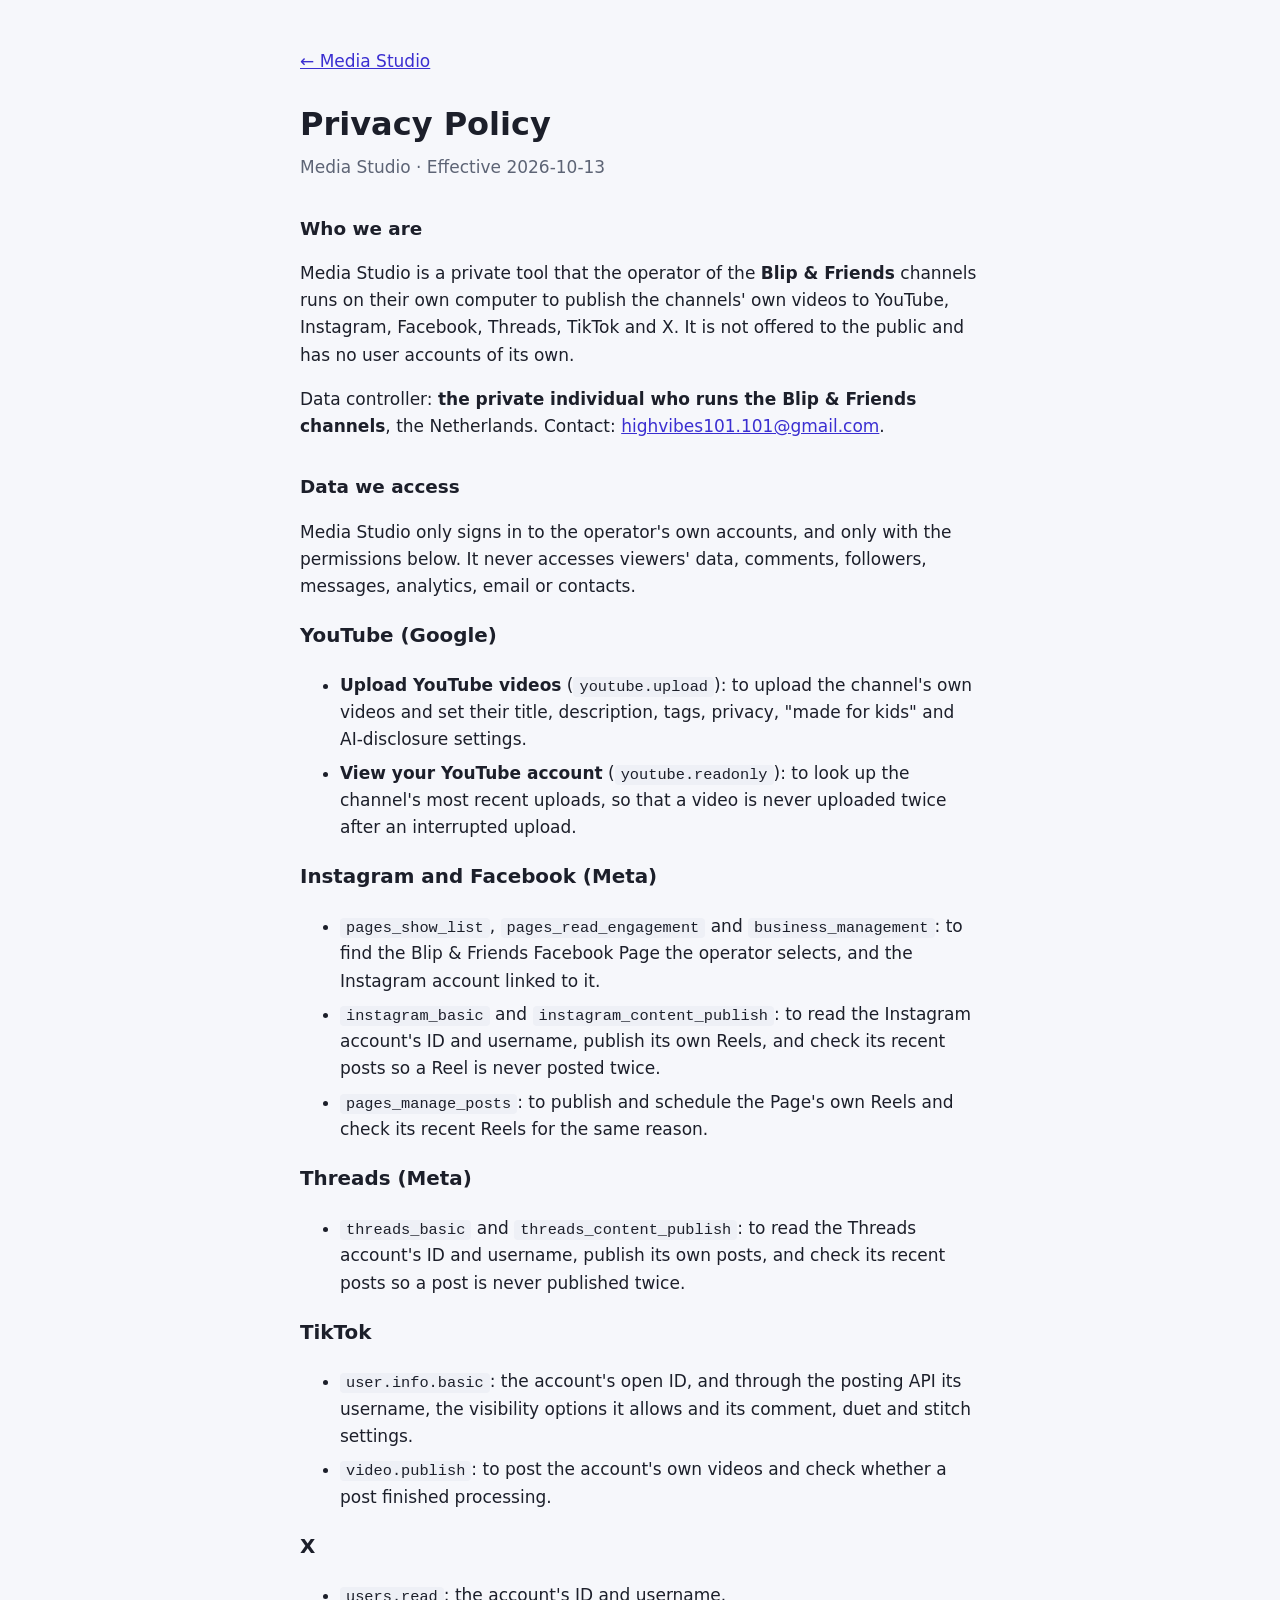
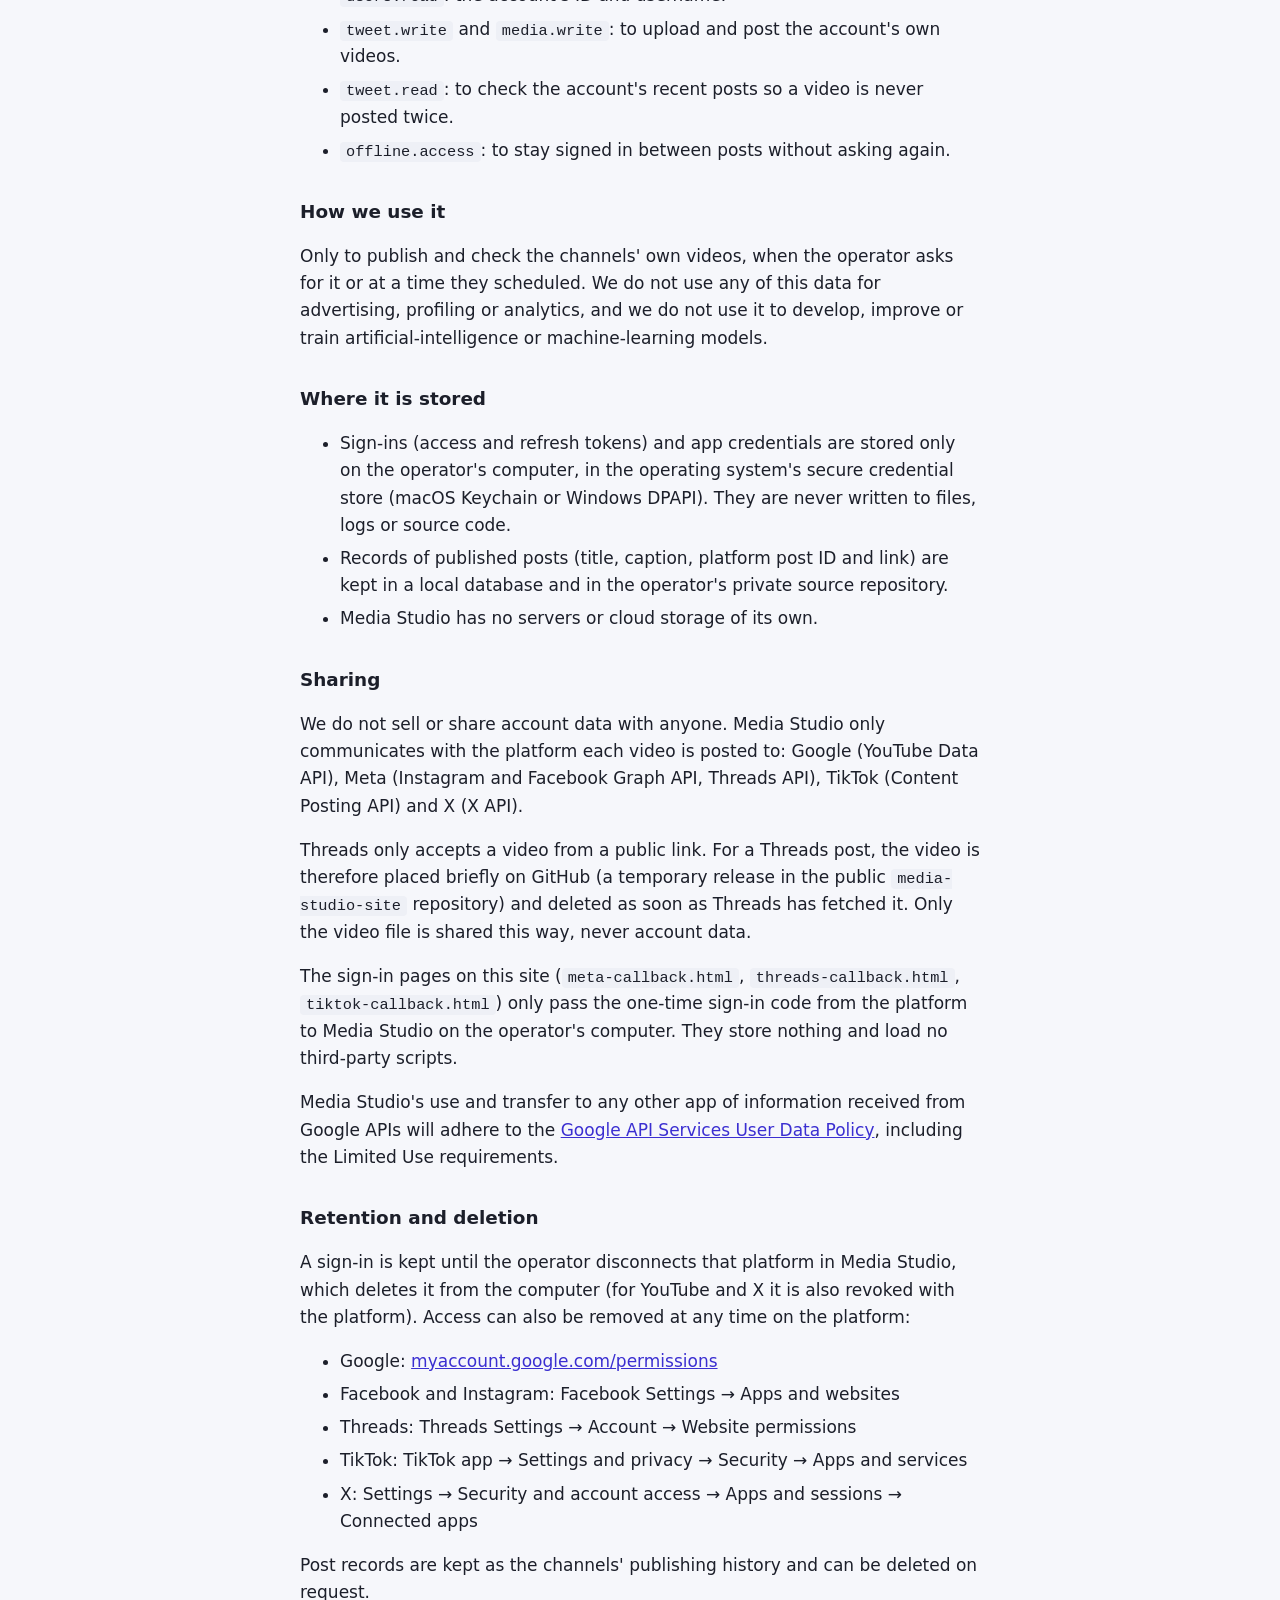
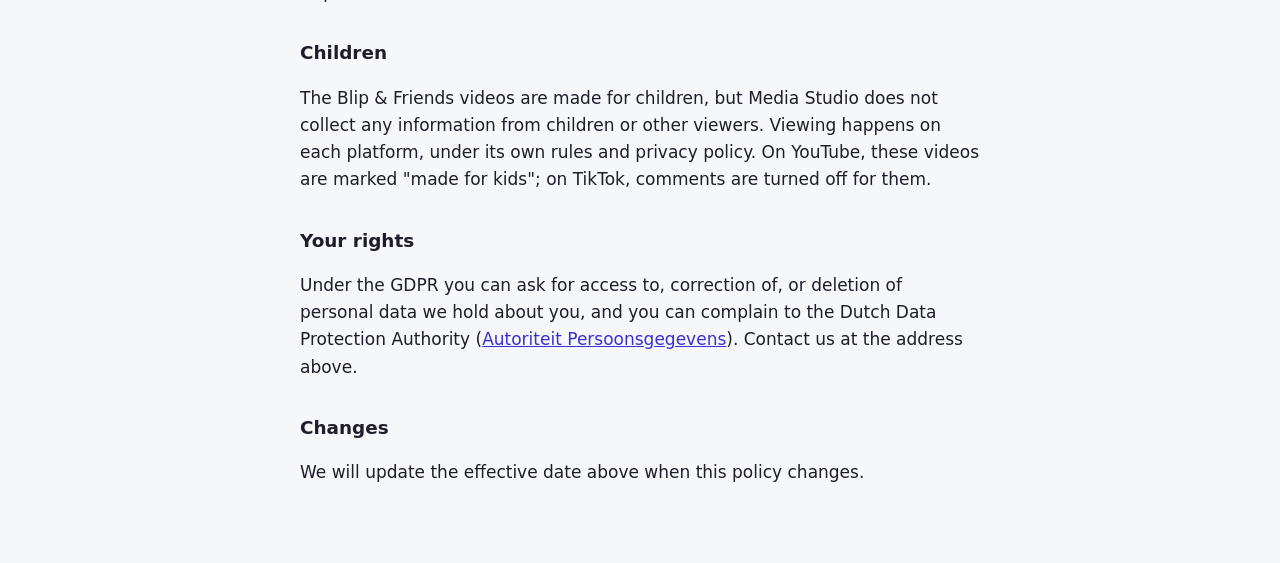
==== privacy.html @ 5563522c "Sync site from mhdtwl/media-wf f2e260d" ====
<!doctype html>
<html lang="en">
  <head>
    <meta charset="utf-8" />
    <meta name="viewport" content="width=device-width, initial-scale=1" />
    <title>Privacy Policy – Media Studio</title>
    <meta name="description" content="How Media Studio, the publishing tool for the Blip &amp; Friends channels, handles data from YouTube, Instagram, Facebook, Threads, TikTok and X." />
    <link rel="stylesheet" href="style.css" />
  </head>
  <body>
    <main>
      <p class="back"><a href="index.html">← Media Studio</a></p>
      <h1>Privacy Policy</h1>
      <p class="meta">Media Studio · Effective 2026-10-13</p>

      <h2>Who we are</h2>
      <p>
        Media Studio is a private tool that the operator of the <strong>Blip &amp; Friends</strong>
        channels runs on their own computer to publish the channels' own videos to YouTube,
        Instagram, Facebook, Threads, TikTok and X. It is not offered to the public and has no user
        accounts of its own.
      </p>
      <p>
        Data controller: <strong>the private individual who runs the Blip &amp; Friends channels</strong>, the Netherlands. Contact:
        <a href="mailto:highvibes101.101@gmail.com">highvibes101.101@gmail.com</a>.
      </p>

      <h2>Data we access</h2>
      <p>
        Media Studio only signs in to the operator's own accounts, and only with the permissions
        below. It never accesses viewers' data, comments, followers, messages, analytics, email or
        contacts.
      </p>

      <h3>YouTube (Google)</h3>
      <ul>
        <li>
          <strong>Upload YouTube videos</strong> (<code>youtube.upload</code>): to upload the
          channel's own videos and set their title, description, tags, privacy, "made for kids"
          and AI-disclosure settings.
        </li>
        <li>
          <strong>View your YouTube account</strong> (<code>youtube.readonly</code>): to look up the
          channel's most recent uploads, so that a video is never uploaded twice after an
          interrupted upload.
        </li>
      </ul>

      <h3>Instagram and Facebook (Meta)</h3>
      <ul>
        <li>
          <code>pages_show_list</code>, <code>pages_read_engagement</code> and
          <code>business_management</code>: to find the Blip &amp; Friends Facebook Page the
          operator selects, and the Instagram account linked to it.
        </li>
        <li>
          <code>instagram_basic</code> and <code>instagram_content_publish</code>: to read the
          Instagram account's ID and username, publish its own Reels, and check its recent posts so
          a Reel is never posted twice.
        </li>
        <li>
          <code>pages_manage_posts</code>: to publish and schedule the Page's own Reels and check
          its recent Reels for the same reason.
        </li>
      </ul>

      <h3>Threads (Meta)</h3>
      <ul>
        <li>
          <code>threads_basic</code> and <code>threads_content_publish</code>: to read the Threads
          account's ID and username, publish its own posts, and check its recent posts so a post is
          never published twice.
        </li>
      </ul>

      <h3>TikTok</h3>
      <ul>
        <li>
          <code>user.info.basic</code>: the account's open ID, and through the posting API its
          username, the visibility options it allows and its comment, duet and stitch settings.
        </li>
        <li>
          <code>video.publish</code>: to post the account's own videos and check whether a post
          finished processing.
        </li>
      </ul>

      <h3>X</h3>
      <ul>
        <li>
          <code>users.read</code>: the account's ID and username.
        </li>
        <li>
          <code>tweet.write</code> and <code>media.write</code>: to upload and post the account's
          own videos.
        </li>
        <li>
          <code>tweet.read</code>: to check the account's recent posts so a video is never posted
          twice.
        </li>
        <li>
          <code>offline.access</code>: to stay signed in between posts without asking again.
        </li>
      </ul>

      <h2>How we use it</h2>
      <p>
        Only to publish and check the channels' own videos, when the operator asks for it or at a
        time they scheduled. We do not use any of this data for advertising, profiling or
        analytics, and we do not use it to develop, improve or train artificial-intelligence or
        machine-learning models.
      </p>

      <h2>Where it is stored</h2>
      <ul>
        <li>
          Sign-ins (access and refresh tokens) and app credentials are stored only on the
          operator's computer, in the operating system's secure credential store (macOS Keychain or
          Windows DPAPI). They are never written to files, logs or source code.
        </li>
        <li>
          Records of published posts (title, caption, platform post ID and link) are kept in a
          local database and in the operator's private source repository.
        </li>
        <li>Media Studio has no servers or cloud storage of its own.</li>
      </ul>

      <h2>Sharing</h2>
      <p>
        We do not sell or share account data with anyone. Media Studio only communicates with the
        platform each video is posted to: Google (YouTube Data API), Meta (Instagram and Facebook
        Graph API, Threads API), TikTok (Content Posting API) and X (X API).
      </p>
      <p>
        Threads only accepts a video from a public link. For a Threads post, the video is
        therefore placed briefly on GitHub (a temporary release in the public
        <code>media-studio-site</code> repository) and deleted as soon as Threads has fetched it.
        Only the video file is shared this way, never account data.
      </p>
      <p>
        The sign-in pages on this site (<code>meta-callback.html</code>,
        <code>threads-callback.html</code>, <code>tiktok-callback.html</code>) only pass the
        one-time sign-in code from the platform to Media Studio on the operator's computer. They
        store nothing and load no third-party scripts.
      </p>
      <p>
        Media Studio's use and transfer to any other app of information received from Google APIs
        will adhere to the
        <a href="https://developers.google.com/terms/api-services-user-data-policy">Google API Services User Data Policy</a>,
        including the Limited Use requirements.
      </p>

      <h2>Retention and deletion</h2>
      <p>
        A sign-in is kept until the operator disconnects that platform in Media Studio, which
        deletes it from the computer (for YouTube and X it is also revoked with the platform). Access can also
        be removed at any time on the platform:
      </p>
      <ul>
        <li>Google: <a href="https://myaccount.google.com/permissions">myaccount.google.com/permissions</a></li>
        <li>Facebook and Instagram: Facebook Settings → Apps and websites</li>
        <li>Threads: Threads Settings → Account → Website permissions</li>
        <li>TikTok: TikTok app → Settings and privacy → Security → Apps and services</li>
        <li>X: Settings → Security and account access → Apps and sessions → Connected apps</li>
      </ul>
      <p>Post records are kept as the channels' publishing history and can be deleted on request.</p>

      <h2>Children</h2>
      <p>
        The Blip &amp; Friends videos are made for children, but Media Studio does not collect any
        information from children or other viewers. Viewing happens on each platform, under its
        own rules and privacy policy. On YouTube, these videos are marked "made for kids"; on
        TikTok, comments are turned off for them.
      </p>

      <h2>Your rights</h2>
      <p>
        Under the GDPR you can ask for access to, correction of, or deletion of personal data we
        hold about you, and you can complain to the Dutch Data Protection Authority
        (<a href="https://autoriteitpersoonsgegevens.nl">Autoriteit Persoonsgegevens</a>). Contact us
        at the address above.
      </p>

      <h2>Changes</h2>
      <p>We will update the effective date above when this policy changes.</p>
    </main>
  </body>
</html>
---- style.css ----
:root {
  --bg: #f6f7fb;
  --text: #1c1f2a;
  --muted: #5d6475;
  --link: #3b2fd1;
  --code-bg: #eef0f6;
}

@media (prefers-color-scheme: dark) {
  :root {
    --bg: #12141b;
    --text: #e8eaf2;
    --muted: #9aa1b4;
    --link: #a59cff;
    --code-bg: #252937;
  }
}

body {
  margin: 0;
  background: var(--bg);
  color: var(--text);
  font:
    17px / 1.6 system-ui,
    -apple-system,
    "Segoe UI",
    sans-serif;
}

main {
  max-width: 680px;
  margin: 0 auto;
  padding: 48px 16px 64px;
}

h1 {
  font-size: 2rem;
  margin: 0 0 4px;
}

h2 {
  font-size: 1.15rem;
  margin: 32px 0 8px;
}

.meta,
.back {
  color: var(--muted);
  margin: 0 0 24px;
}

a {
  color: var(--link);
}

code {
  background: var(--code-bg);
  padding: 1px 6px;
  border-radius: 4px;
  font-size: 0.9em;
}

li {
  margin: 6px 0;
}
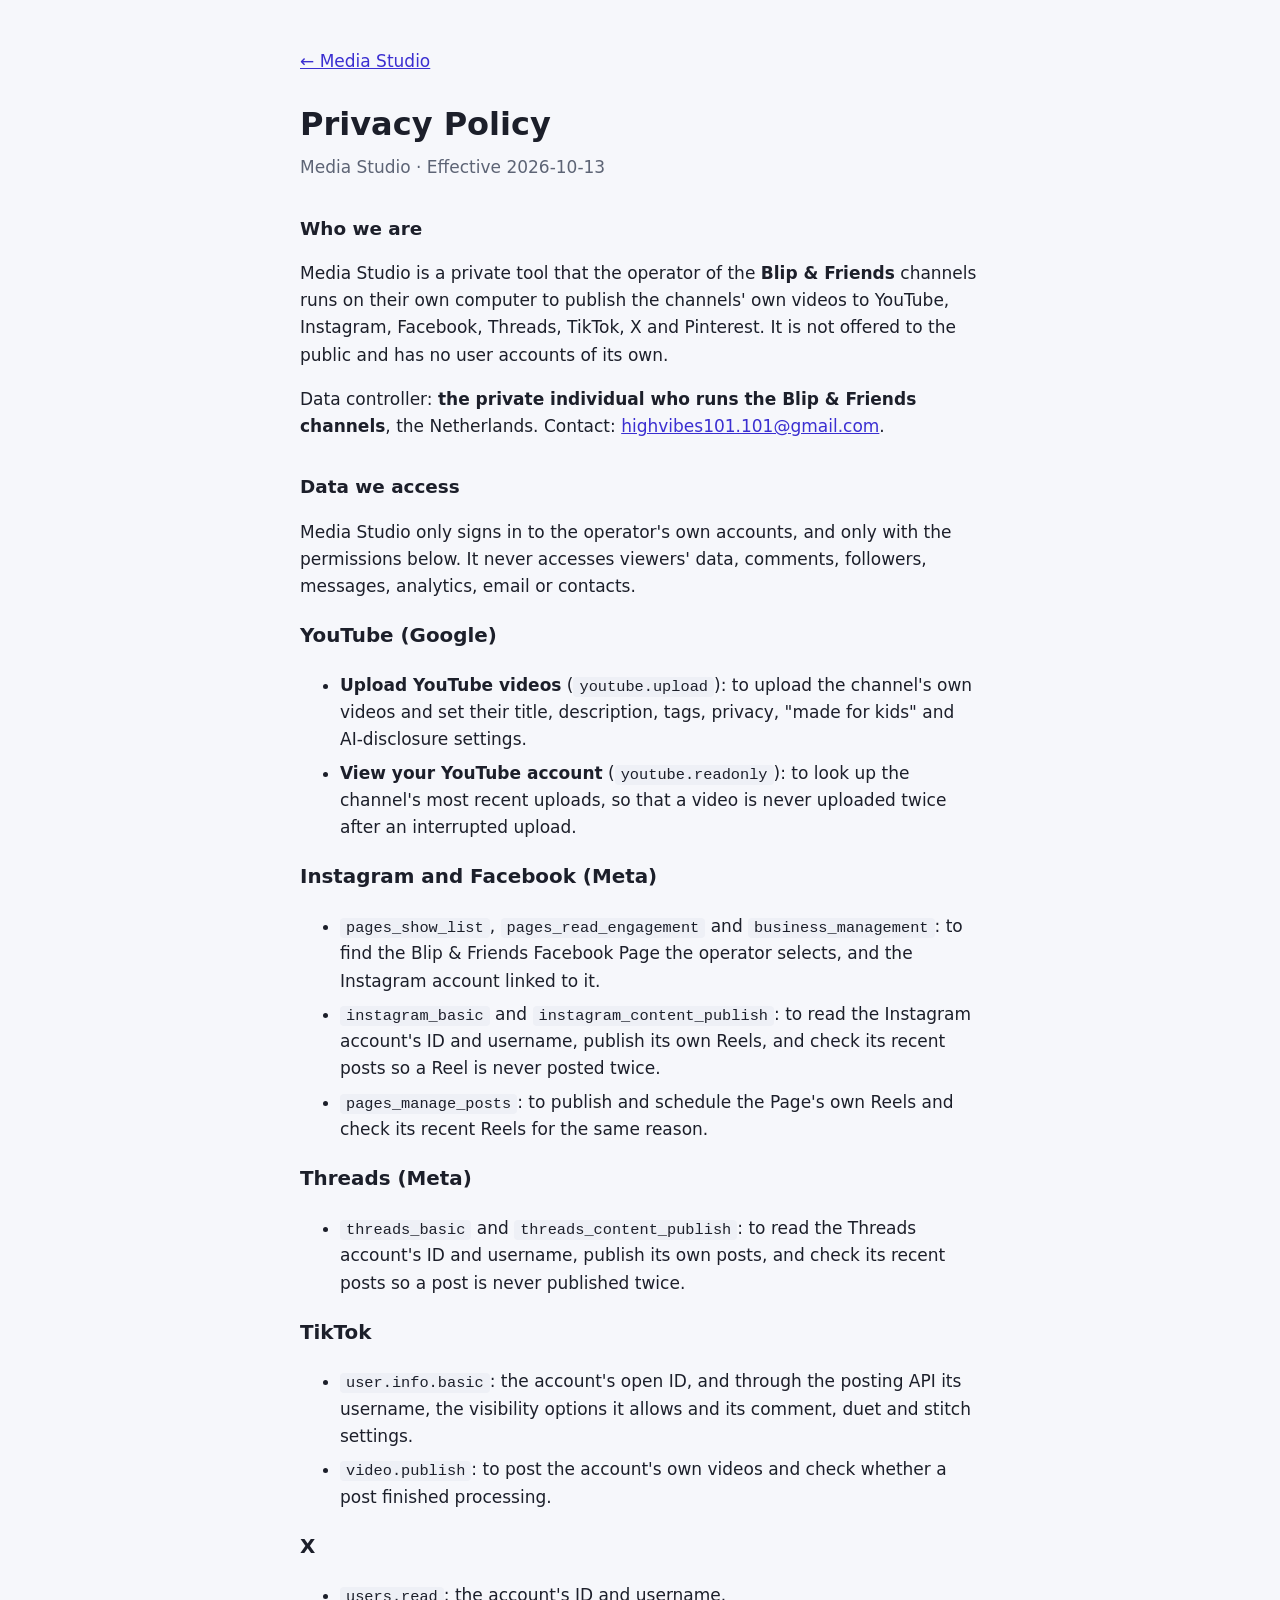
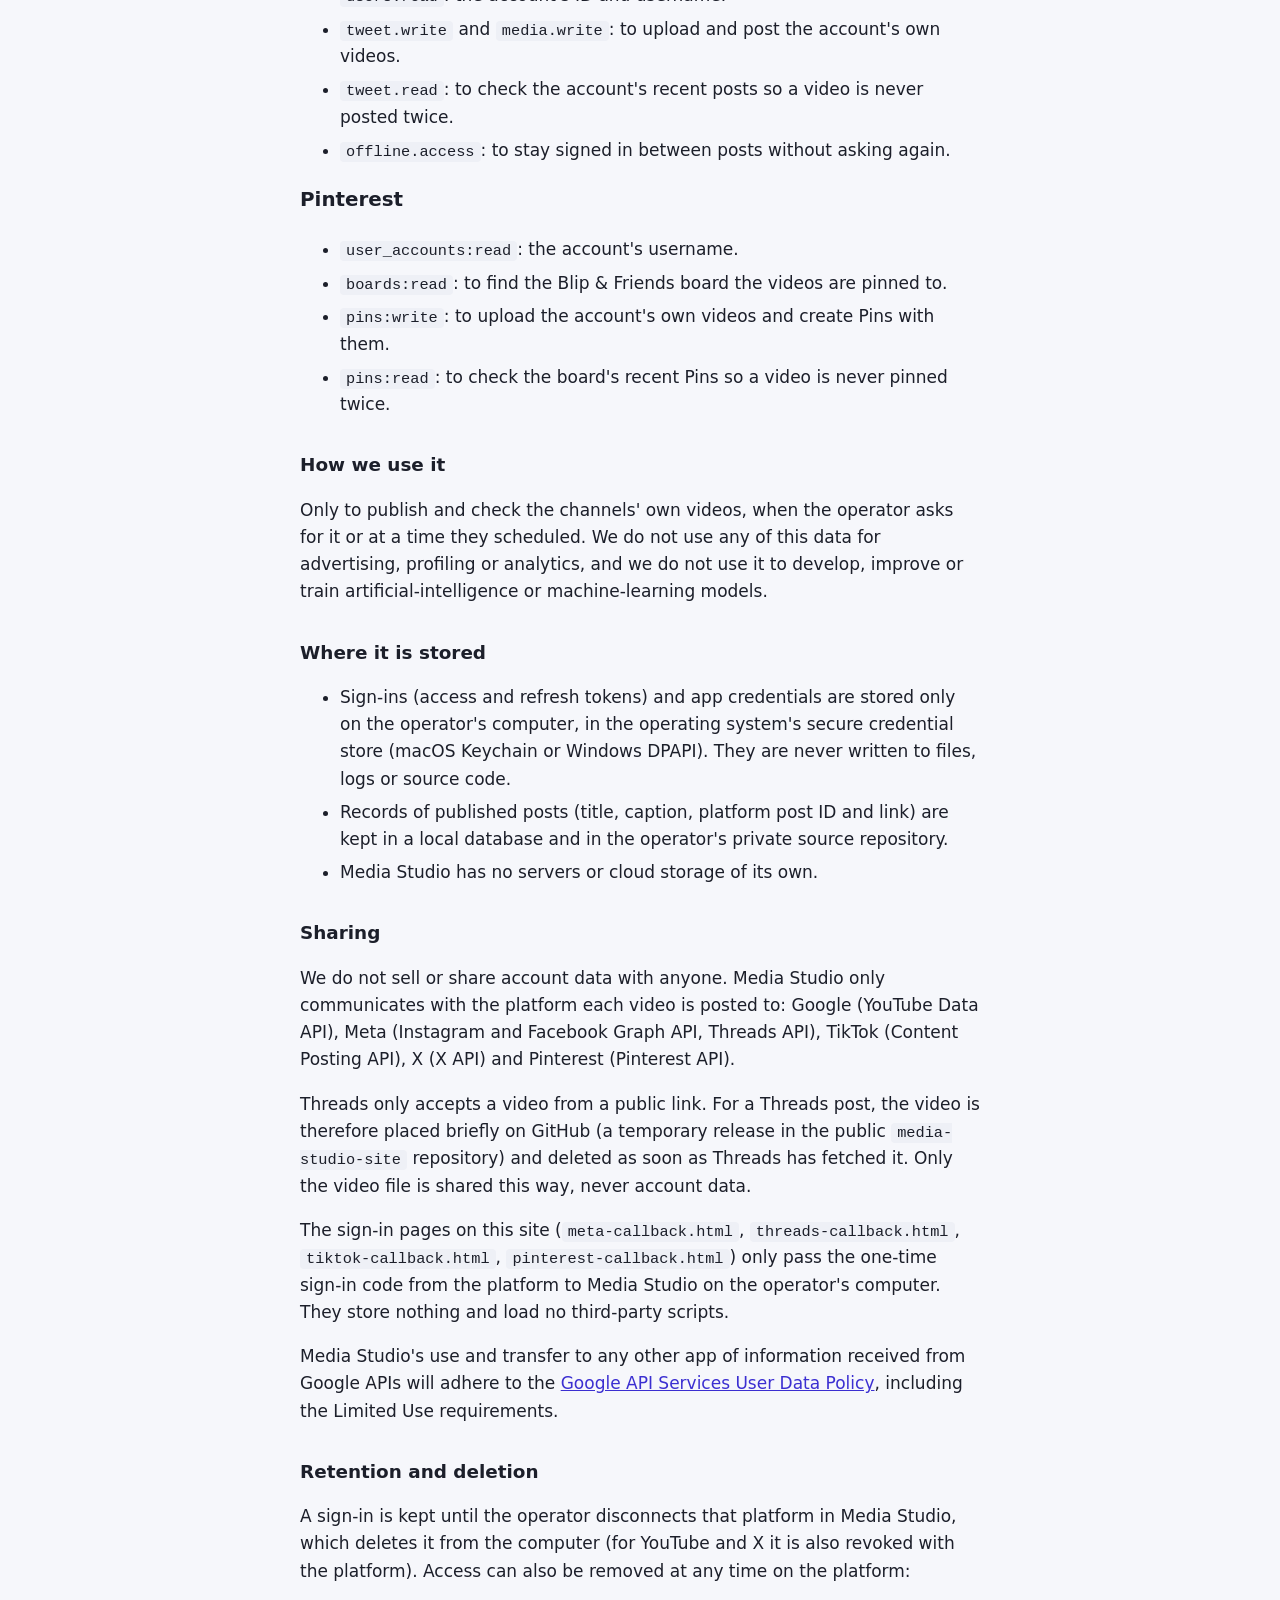
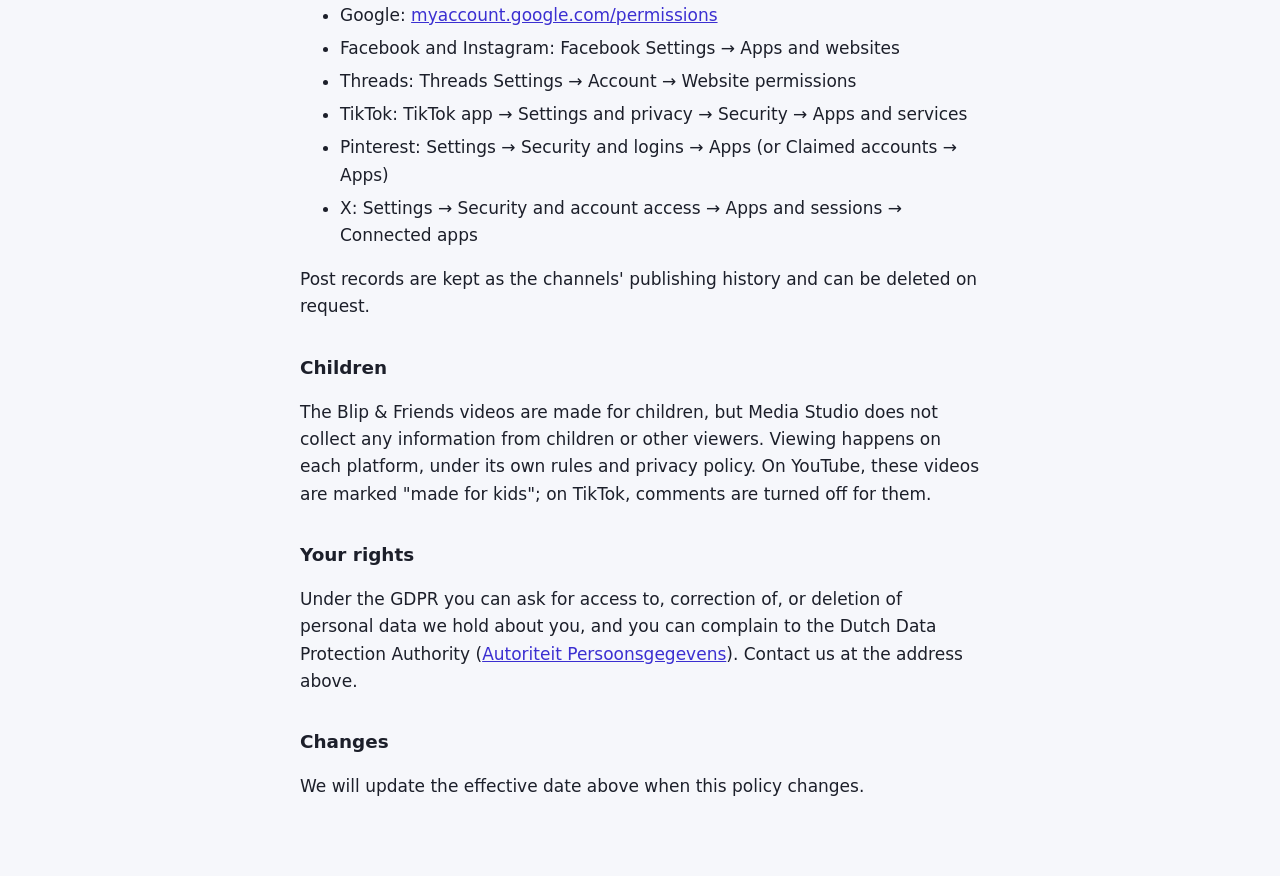
==== commit 1b27e2e0: "Sync site from mhdtwl/media-wf e2a15fa" ====
--- a/privacy.html
+++ b/privacy.html
@@ -4,7 +4,7 @@
     <meta charset="utf-8" />
     <meta name="viewport" content="width=device-width, initial-scale=1" />
     <title>Privacy Policy – Media Studio</title>
-    <meta name="description" content="How Media Studio, the publishing tool for the Blip &amp; Friends channels, handles data from YouTube, Instagram, Facebook, Threads, TikTok and X." />
+    <meta name="description" content="How Media Studio, the publishing tool for the Blip &amp; Friends channels, handles data from YouTube, Instagram, Facebook, Threads, TikTok, X and Pinterest." />
     <link rel="stylesheet" href="style.css" />
   </head>
   <body>
@@ -17,7 +17,7 @@
       <p>
         Media Studio is a private tool that the operator of the <strong>Blip &amp; Friends</strong>
         channels runs on their own computer to publish the channels' own videos to YouTube,
-        Instagram, Facebook, Threads, TikTok and X. It is not offered to the public and has no user
+        Instagram, Facebook, Threads, TikTok, X and Pinterest. It is not offered to the public and has no user
         accounts of its own.
       </p>
       <p>
@@ -100,6 +100,22 @@
         </li>
         <li>
           <code>offline.access</code>: to stay signed in between posts without asking again.
+        </li>
+      </ul>
+
+      <h3>Pinterest</h3>
+      <ul>
+        <li>
+          <code>user_accounts:read</code>: the account's username.
+        </li>
+        <li>
+          <code>boards:read</code>: to find the Blip &amp; Friends board the videos are pinned to.
+        </li>
+        <li>
+          <code>pins:write</code>: to upload the account's own videos and create Pins with them.
+        </li>
+        <li>
+          <code>pins:read</code>: to check the board's recent Pins so a video is never pinned twice.
         </li>
       </ul>
 
@@ -129,7 +145,7 @@
       <p>
         We do not sell or share account data with anyone. Media Studio only communicates with the
         platform each video is posted to: Google (YouTube Data API), Meta (Instagram and Facebook
-        Graph API, Threads API), TikTok (Content Posting API) and X (X API).
+        Graph API, Threads API), TikTok (Content Posting API), X (X API) and Pinterest (Pinterest API).
       </p>
       <p>
         Threads only accepts a video from a public link. For a Threads post, the video is
@@ -139,7 +155,8 @@
       </p>
       <p>
         The sign-in pages on this site (<code>meta-callback.html</code>,
-        <code>threads-callback.html</code>, <code>tiktok-callback.html</code>) only pass the
+        <code>threads-callback.html</code>, <code>tiktok-callback.html</code>,
+        <code>pinterest-callback.html</code>) only pass the
         one-time sign-in code from the platform to Media Studio on the operator's computer. They
         store nothing and load no third-party scripts.
       </p>
@@ -161,6 +178,7 @@
         <li>Facebook and Instagram: Facebook Settings → Apps and websites</li>
         <li>Threads: Threads Settings → Account → Website permissions</li>
         <li>TikTok: TikTok app → Settings and privacy → Security → Apps and services</li>
+        <li>Pinterest: Settings → Security and logins → Apps (or Claimed accounts → Apps)</li>
         <li>X: Settings → Security and account access → Apps and sessions → Connected apps</li>
       </ul>
       <p>Post records are kept as the channels' publishing history and can be deleted on request.</p>
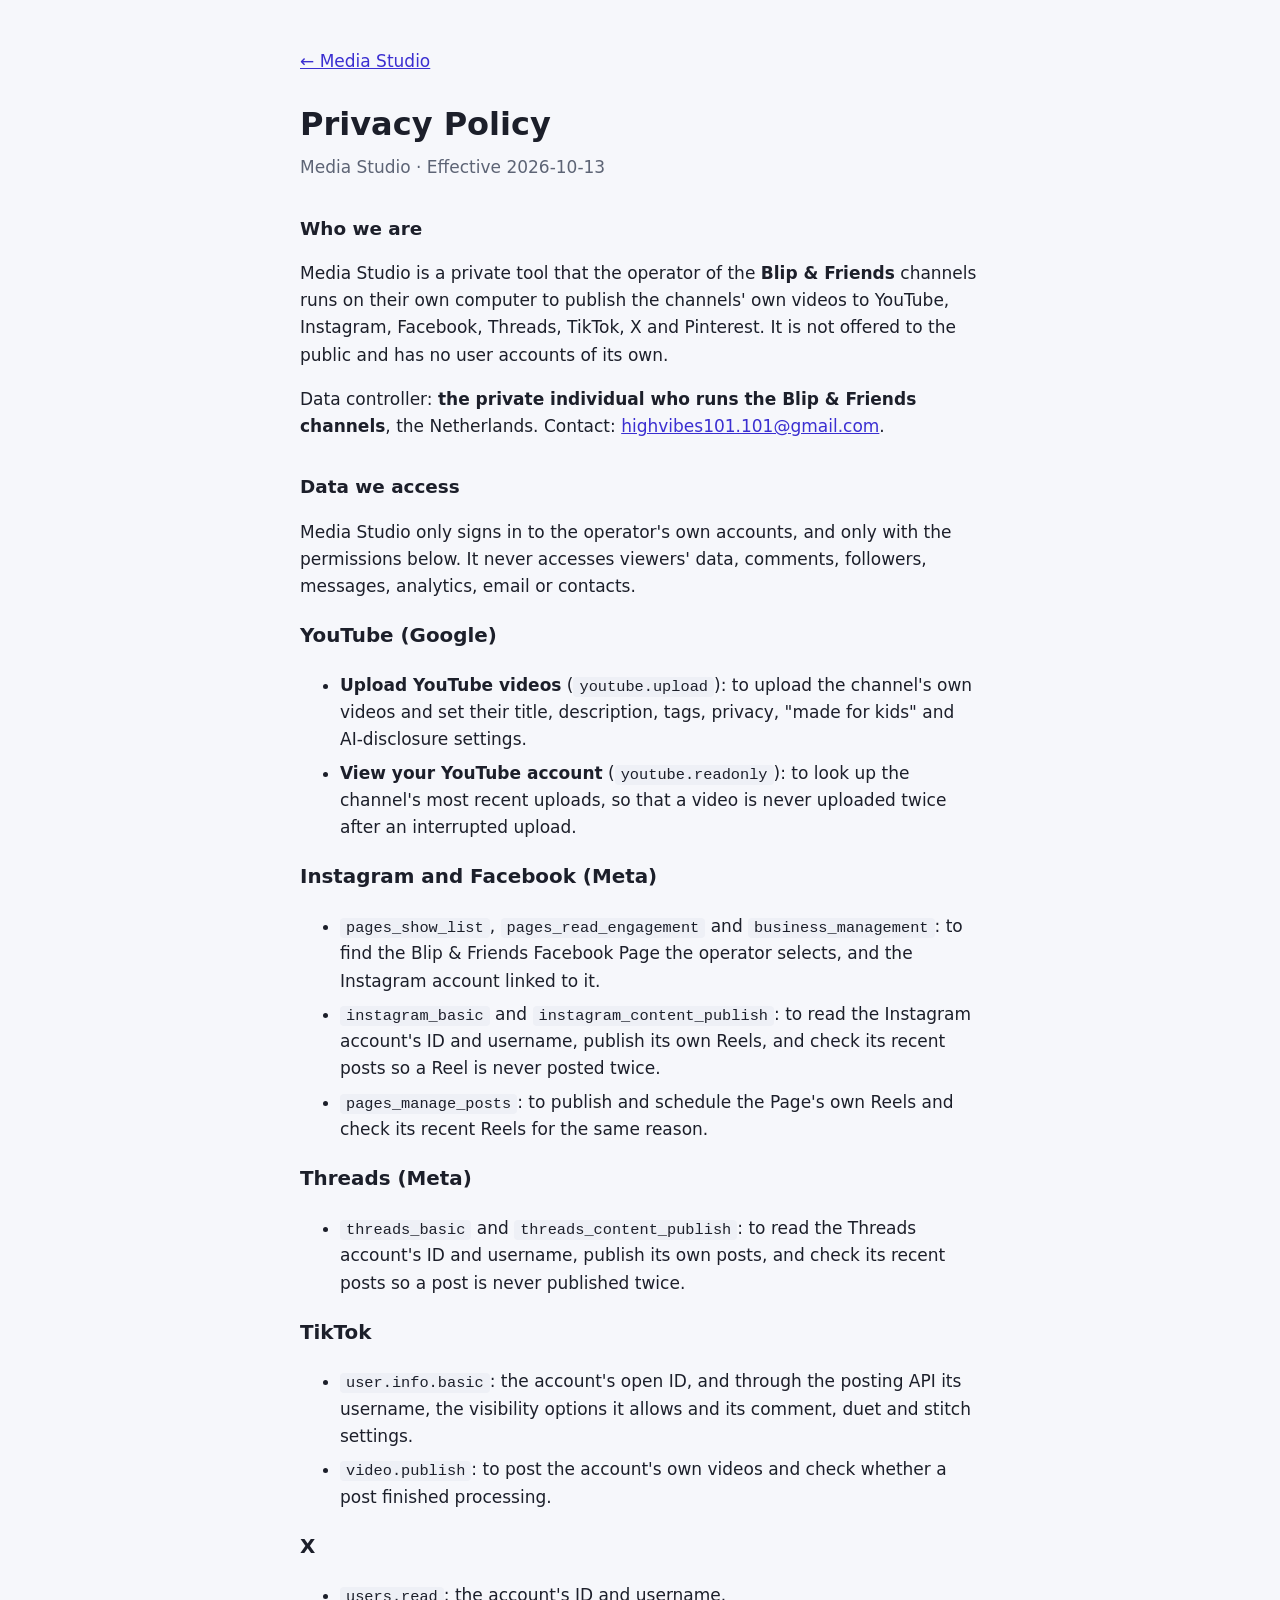
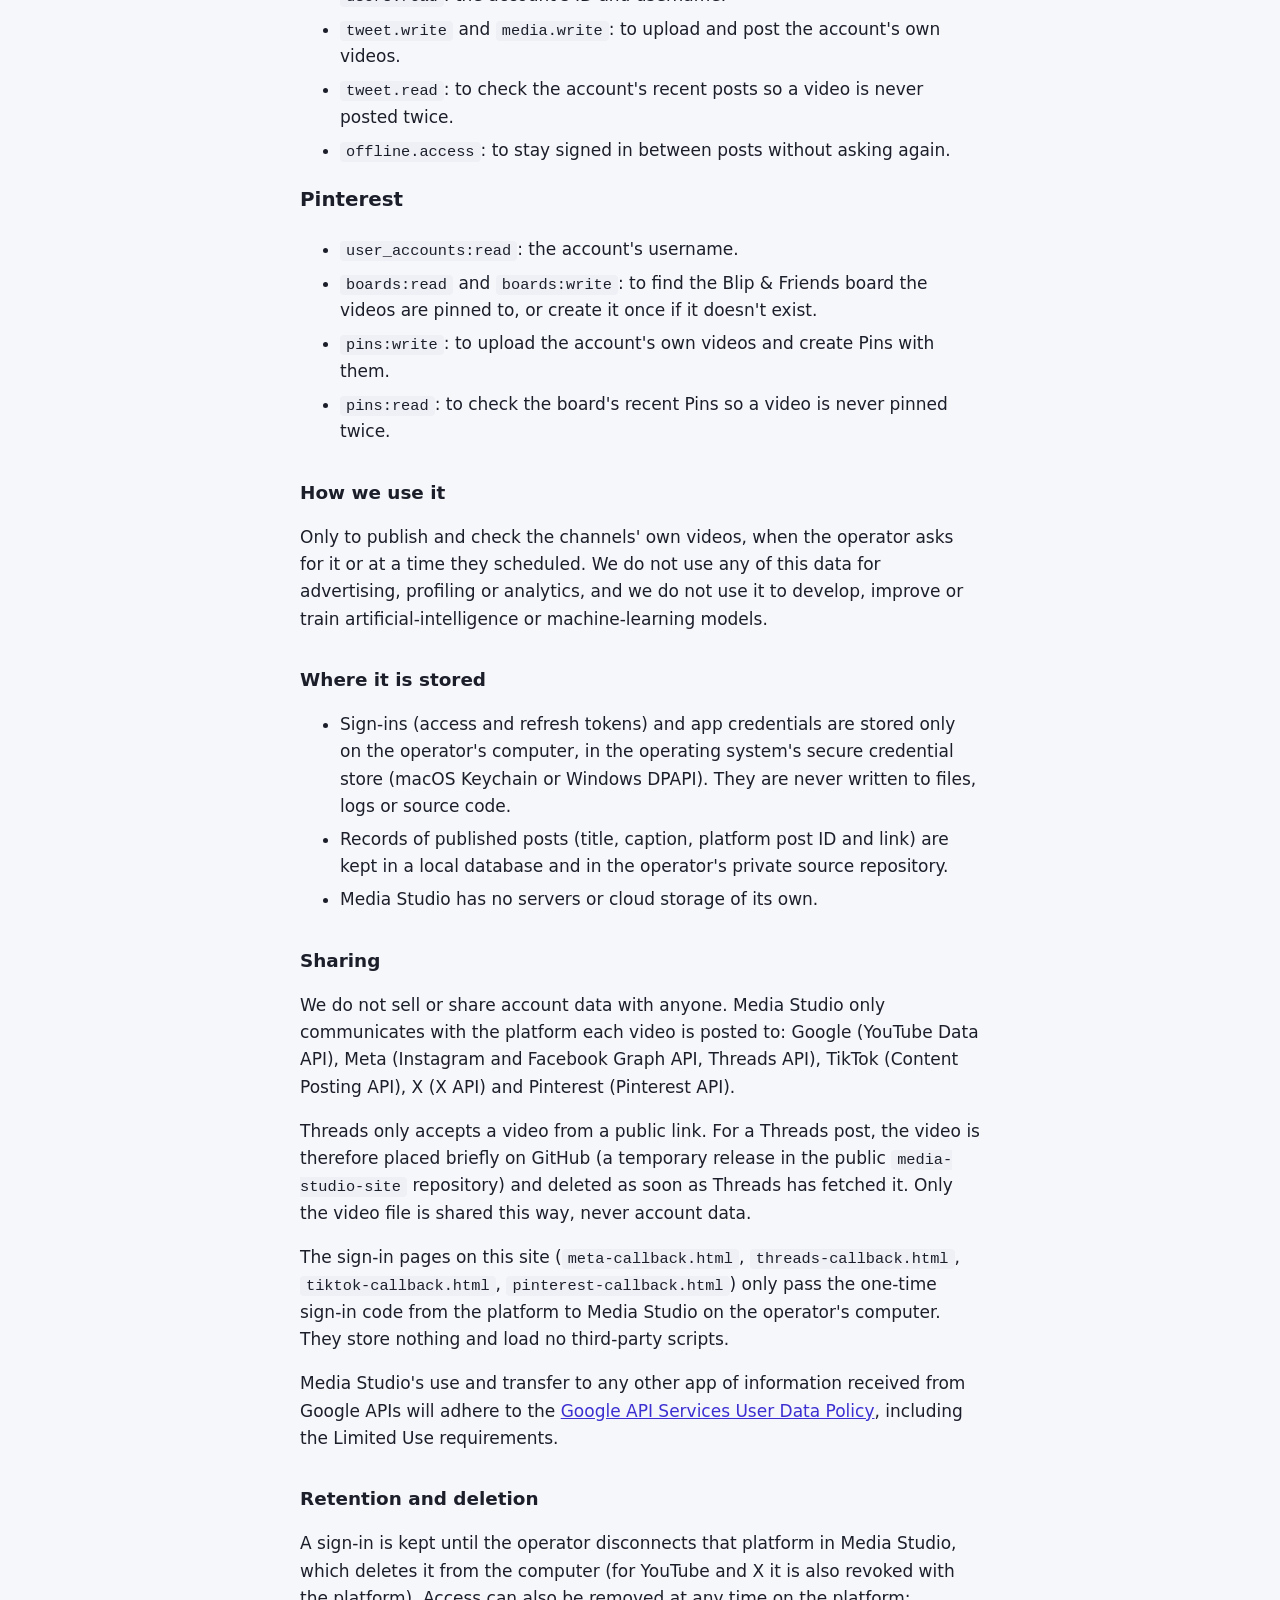
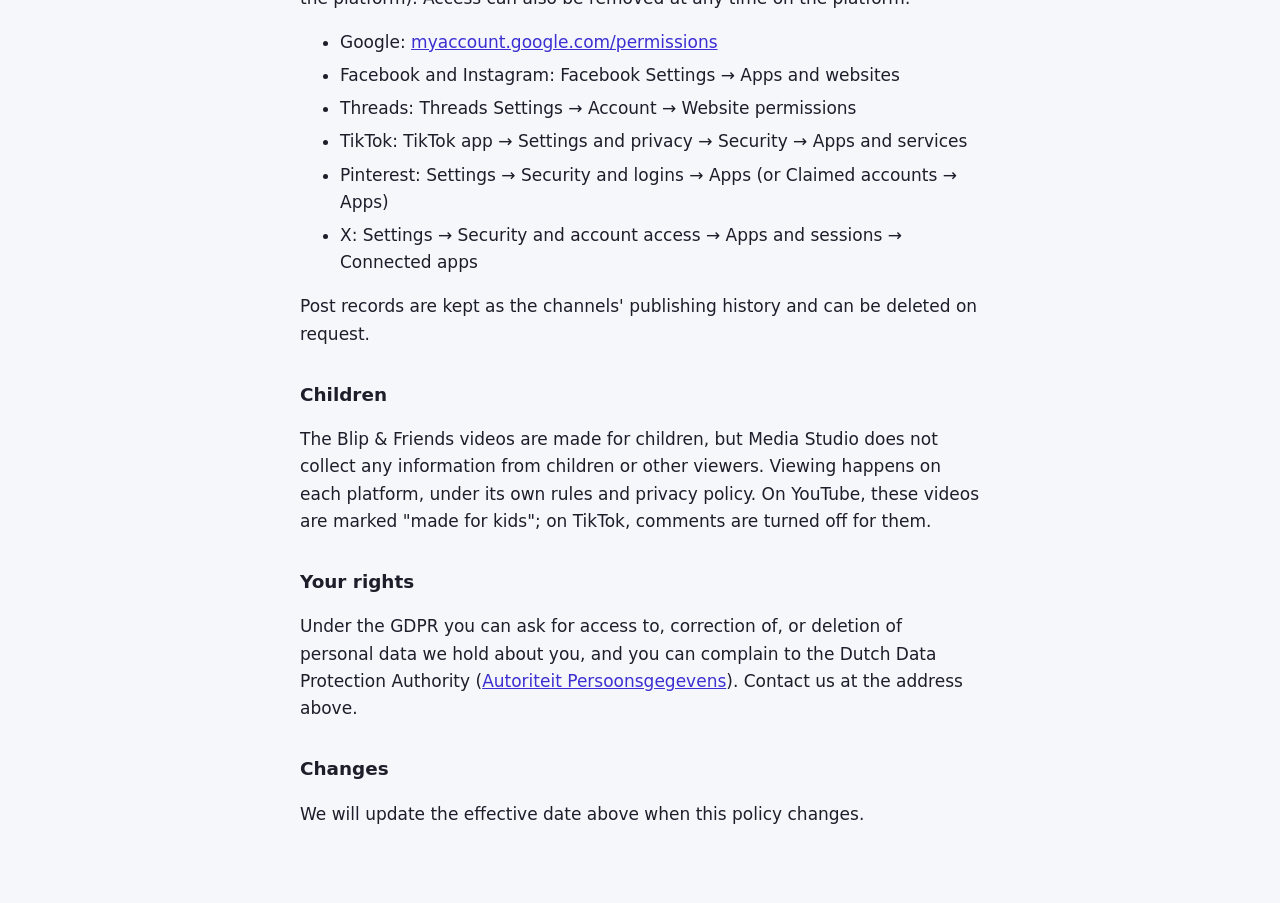
==== commit 7f73e5a9: "Sync site from mhdtwl/media-wf 9e17c27" ====
--- a/privacy.html
+++ b/privacy.html
@@ -109,7 +109,7 @@
           <code>user_accounts:read</code>: the account's username.
         </li>
         <li>
-          <code>boards:read</code>: to find the Blip &amp; Friends board the videos are pinned to.
+          <code>boards:read</code> and <code>boards:write</code>: to find the Blip &amp; Friends board the videos are pinned to, or create it once if it doesn't exist.
         </li>
         <li>
           <code>pins:write</code>: to upload the account's own videos and create Pins with them.
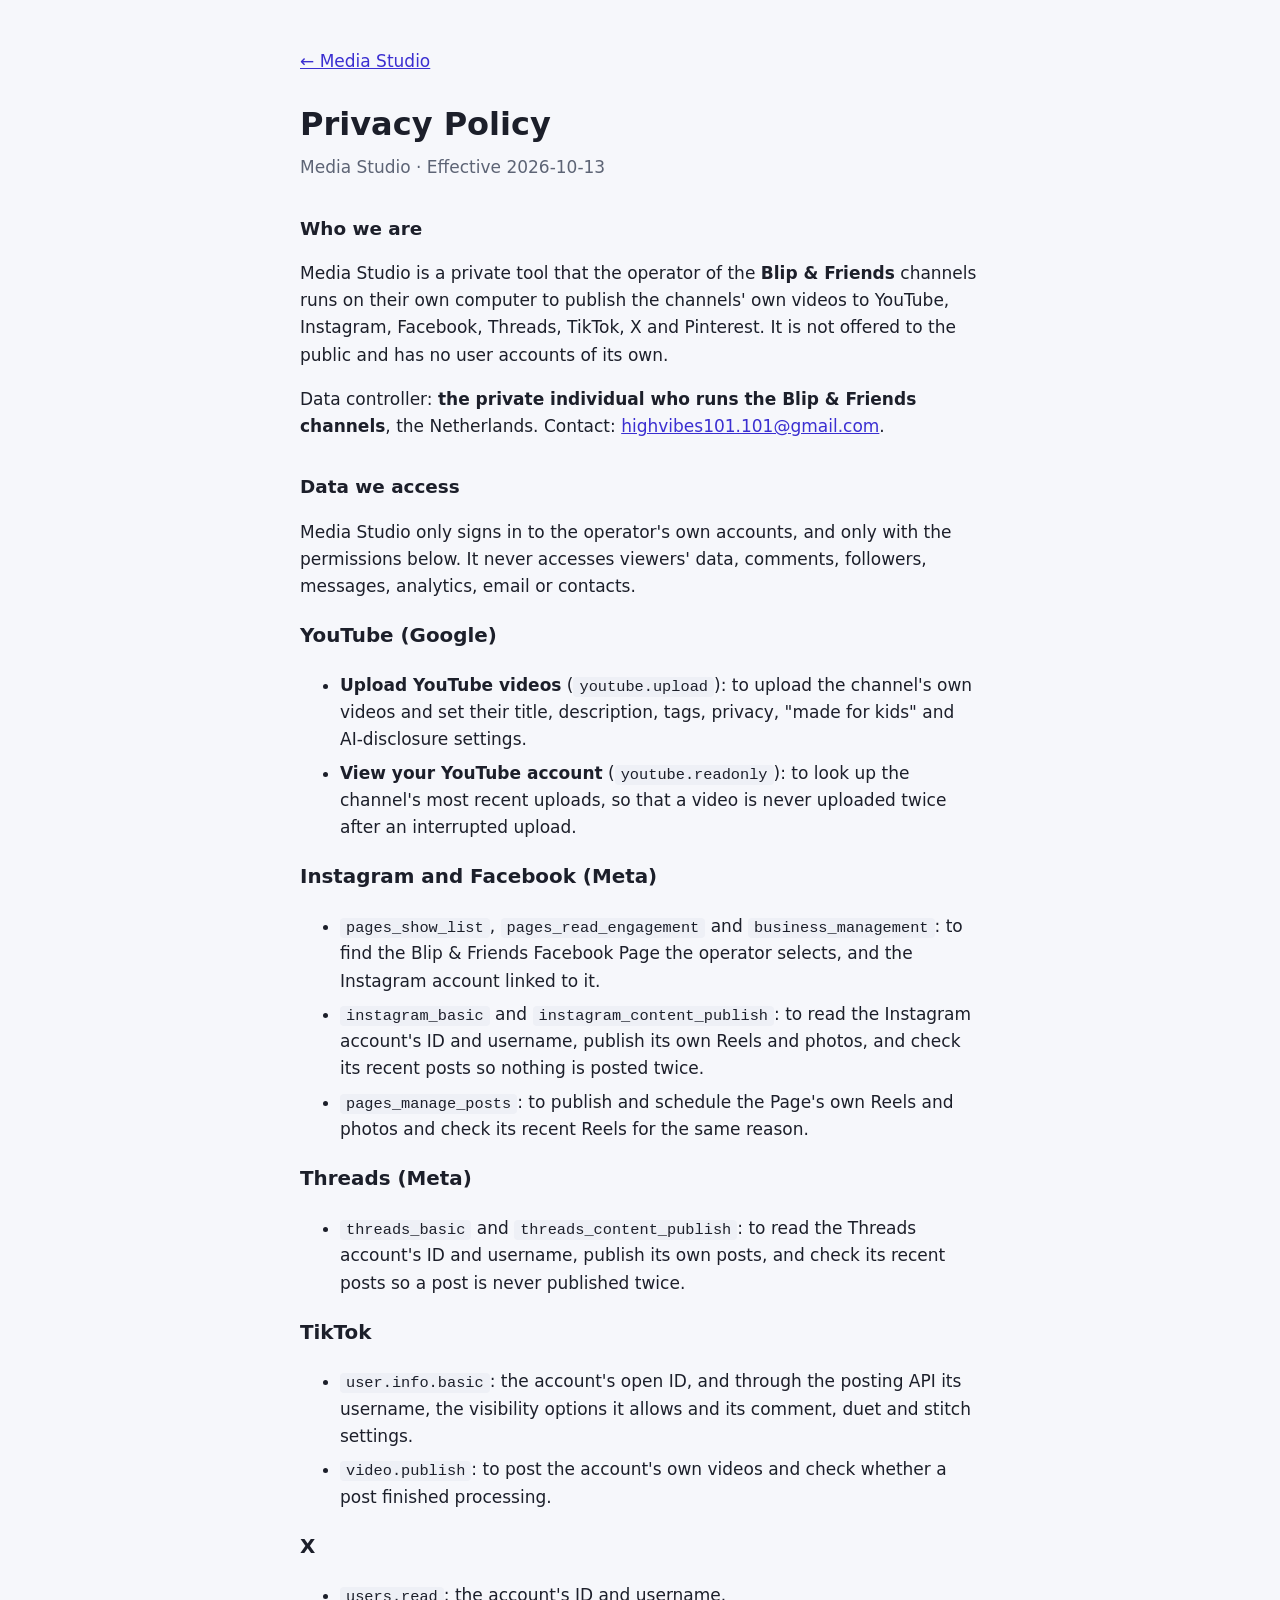
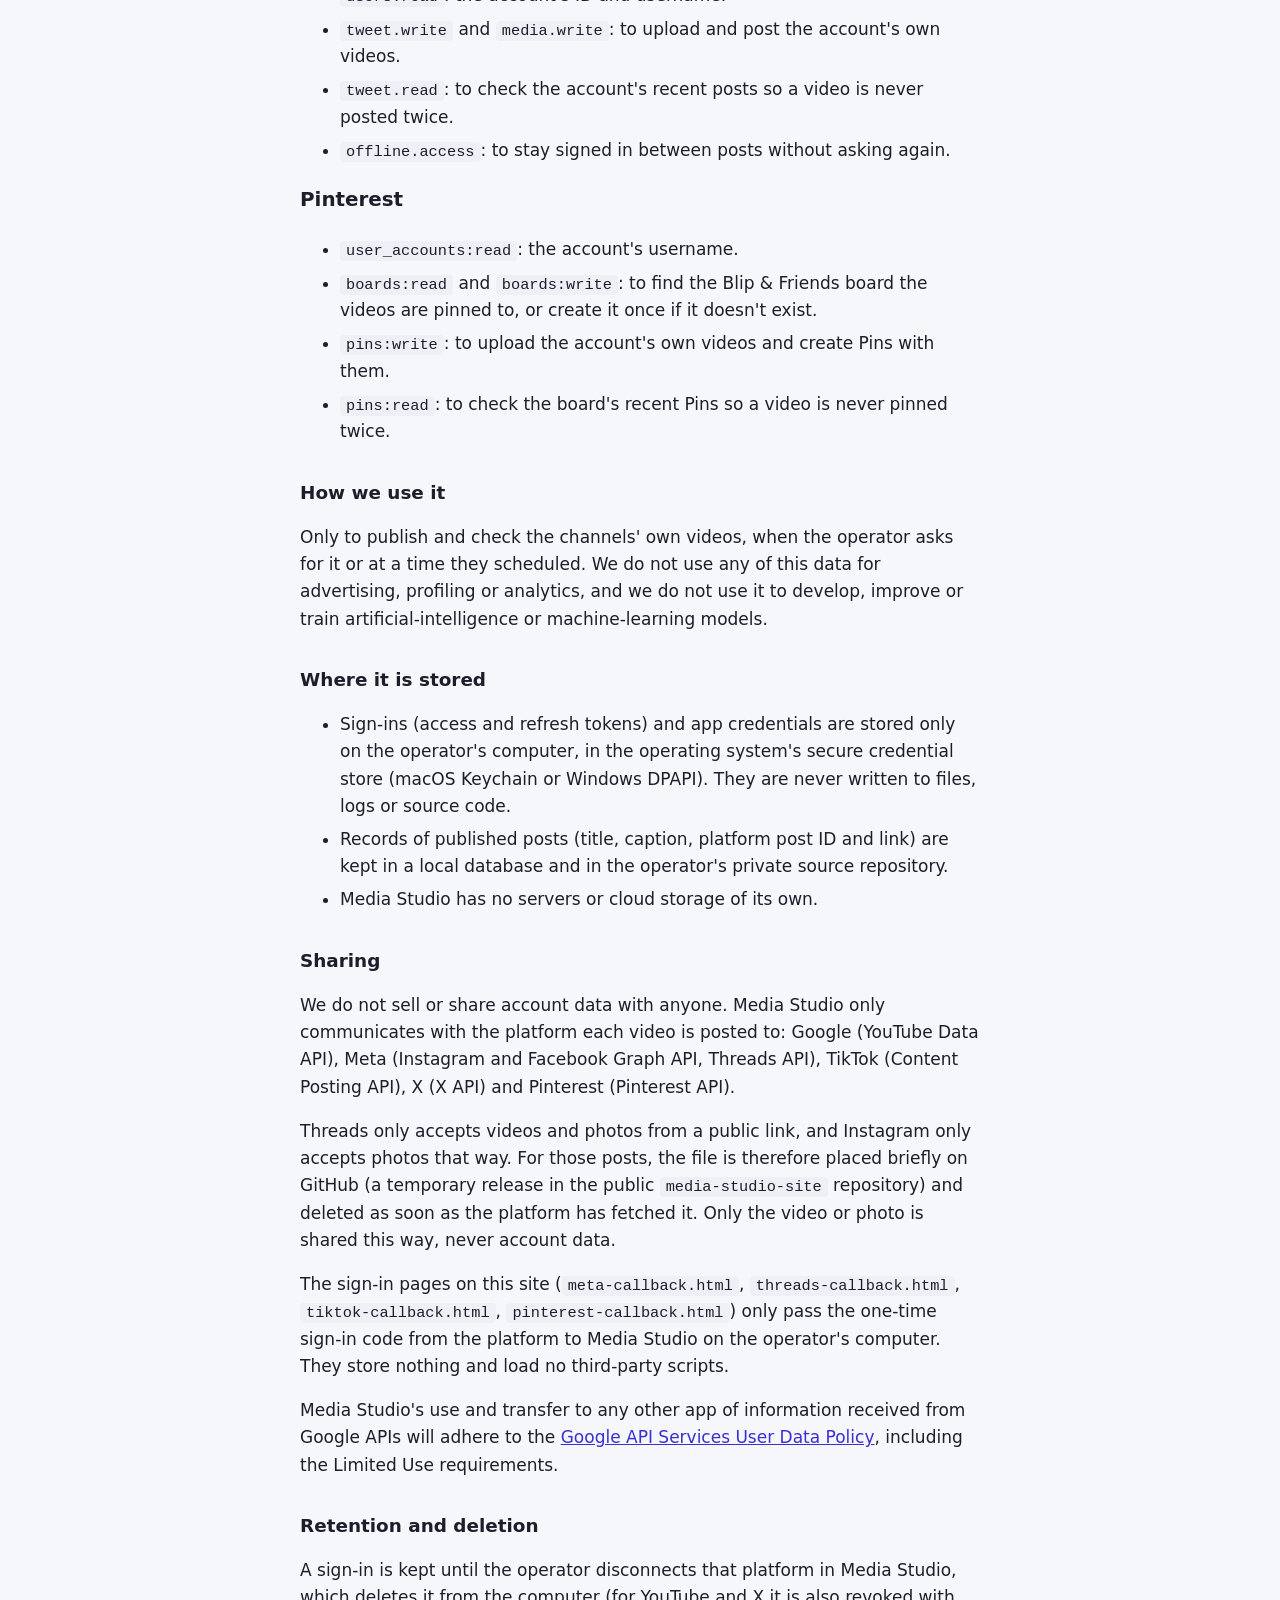
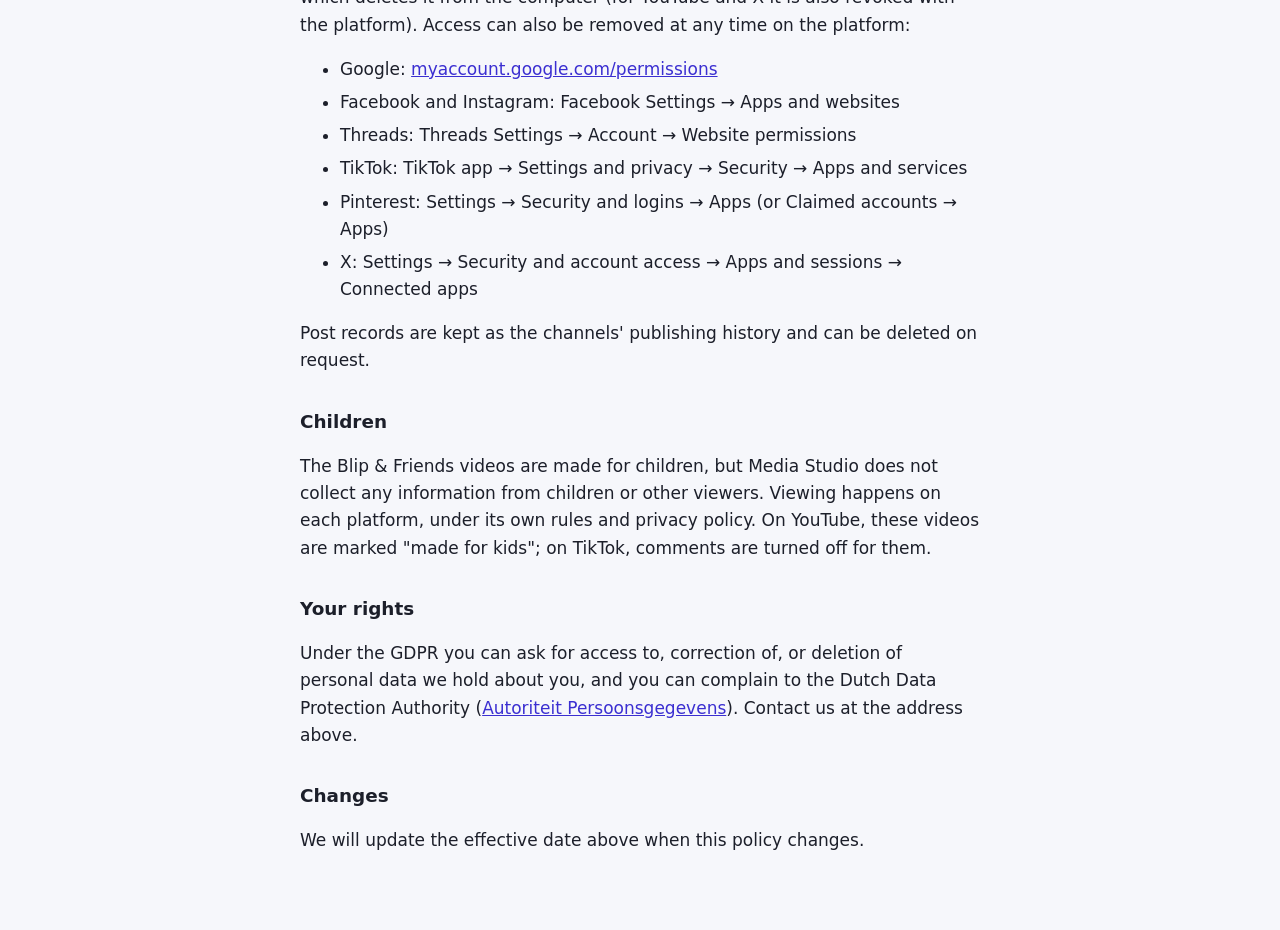
==== commit f783dfc2: "Sync site from mhdtwl/media-wf 4ec9df4" ====
--- a/privacy.html
+++ b/privacy.html
@@ -55,11 +55,11 @@
         </li>
         <li>
           <code>instagram_basic</code> and <code>instagram_content_publish</code>: to read the
-          Instagram account's ID and username, publish its own Reels, and check its recent posts so
-          a Reel is never posted twice.
-        </li>
-        <li>
-          <code>pages_manage_posts</code>: to publish and schedule the Page's own Reels and check
+          Instagram account's ID and username, publish its own Reels and photos, and check its recent posts so
+          nothing is posted twice.
+        </li>
+        <li>
+          <code>pages_manage_posts</code>: to publish and schedule the Page's own Reels and photos and check
           its recent Reels for the same reason.
         </li>
       </ul>
@@ -148,10 +148,11 @@
         Graph API, Threads API), TikTok (Content Posting API), X (X API) and Pinterest (Pinterest API).
       </p>
       <p>
-        Threads only accepts a video from a public link. For a Threads post, the video is
-        therefore placed briefly on GitHub (a temporary release in the public
-        <code>media-studio-site</code> repository) and deleted as soon as Threads has fetched it.
-        Only the video file is shared this way, never account data.
+        Threads only accepts videos and photos from a public link, and Instagram only accepts
+        photos that way. For those posts, the file is therefore placed briefly on GitHub (a
+        temporary release in the public <code>media-studio-site</code> repository) and deleted as
+        soon as the platform has fetched it. Only the video or photo is shared this way, never
+        account data.
       </p>
       <p>
         The sign-in pages on this site (<code>meta-callback.html</code>,
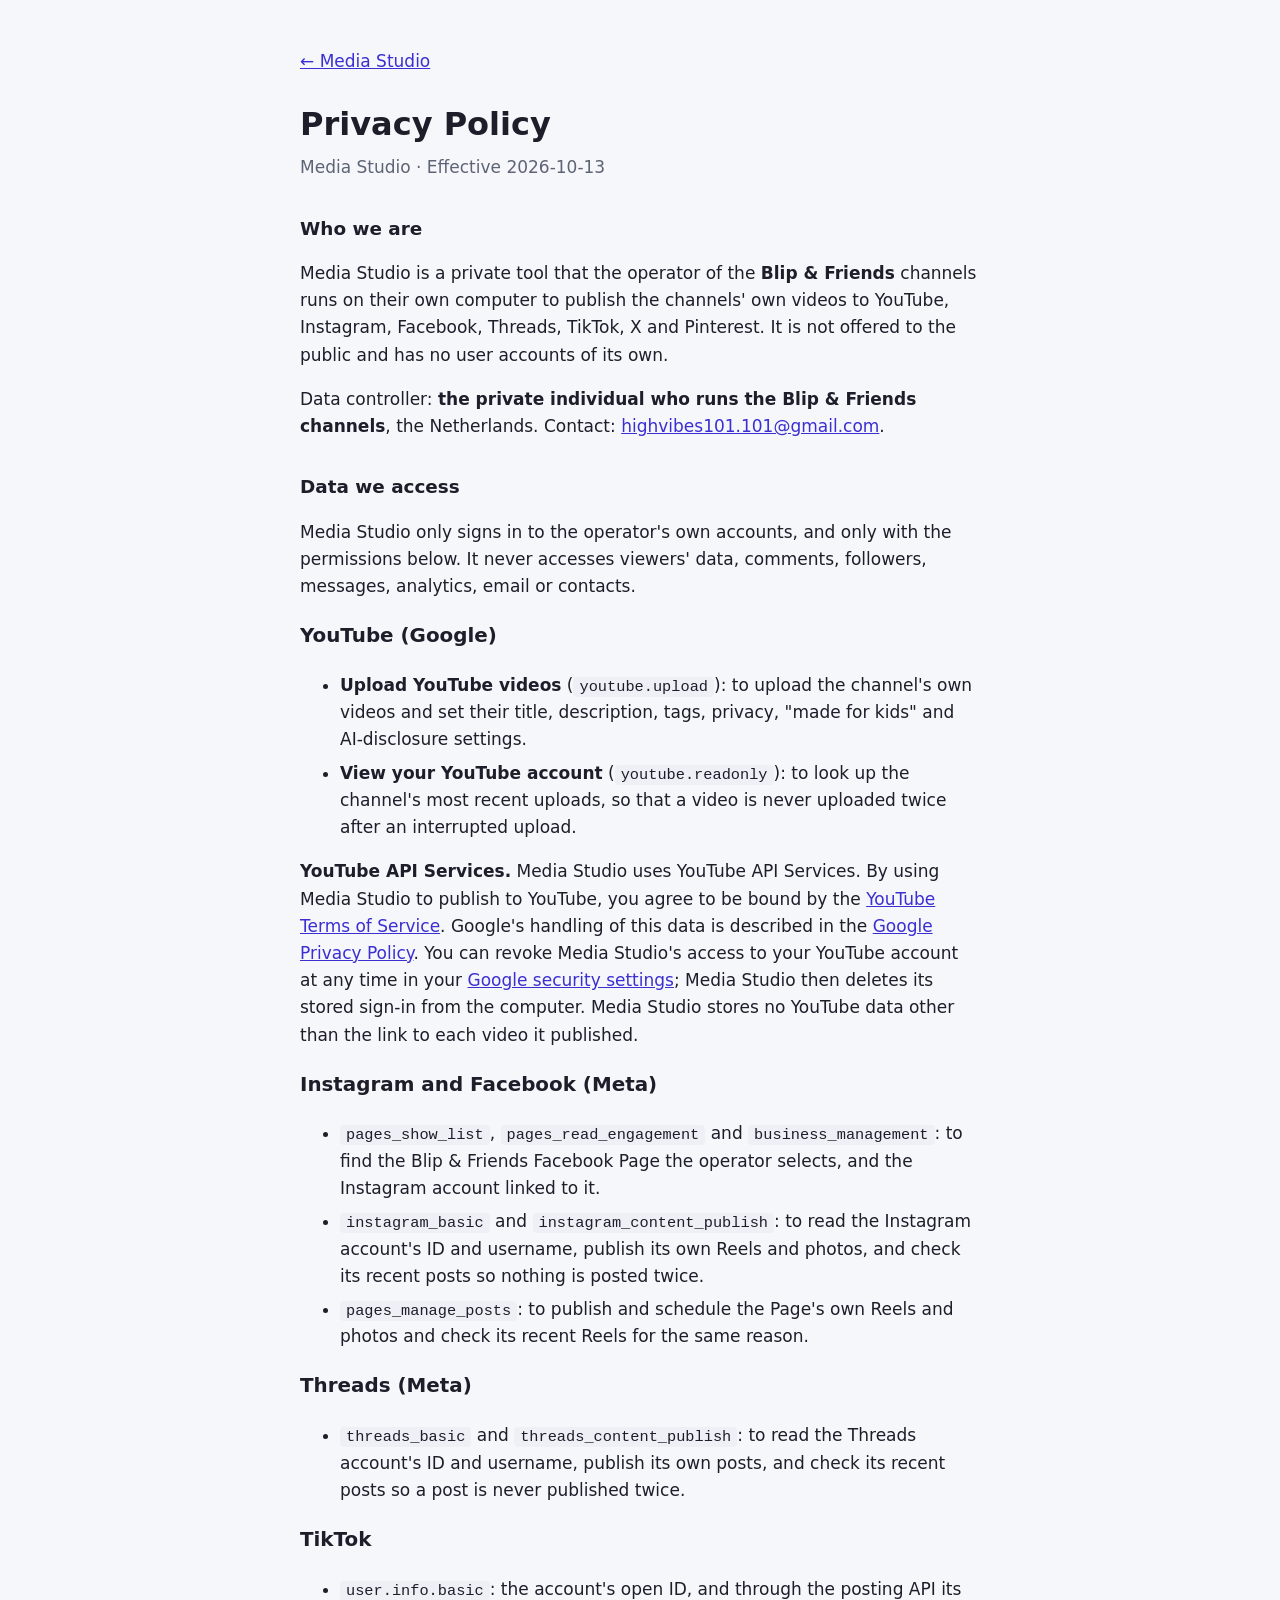
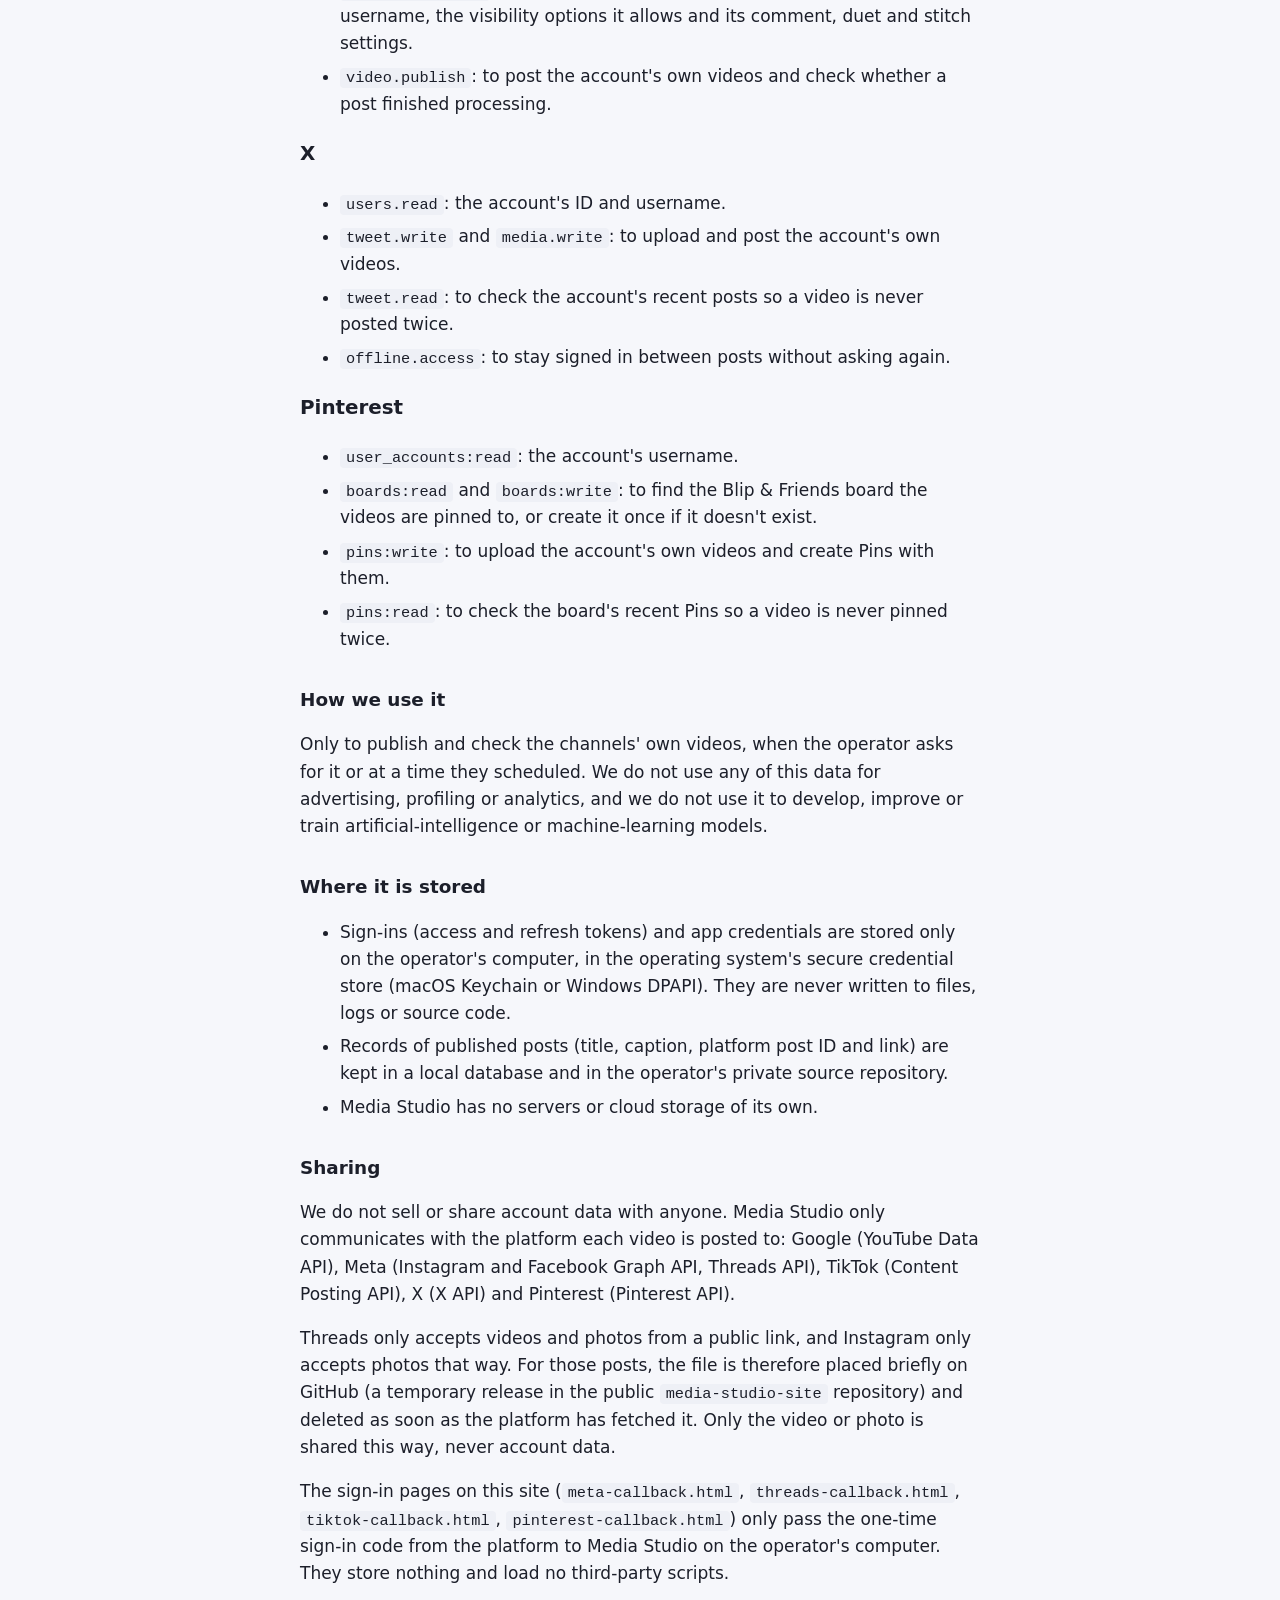
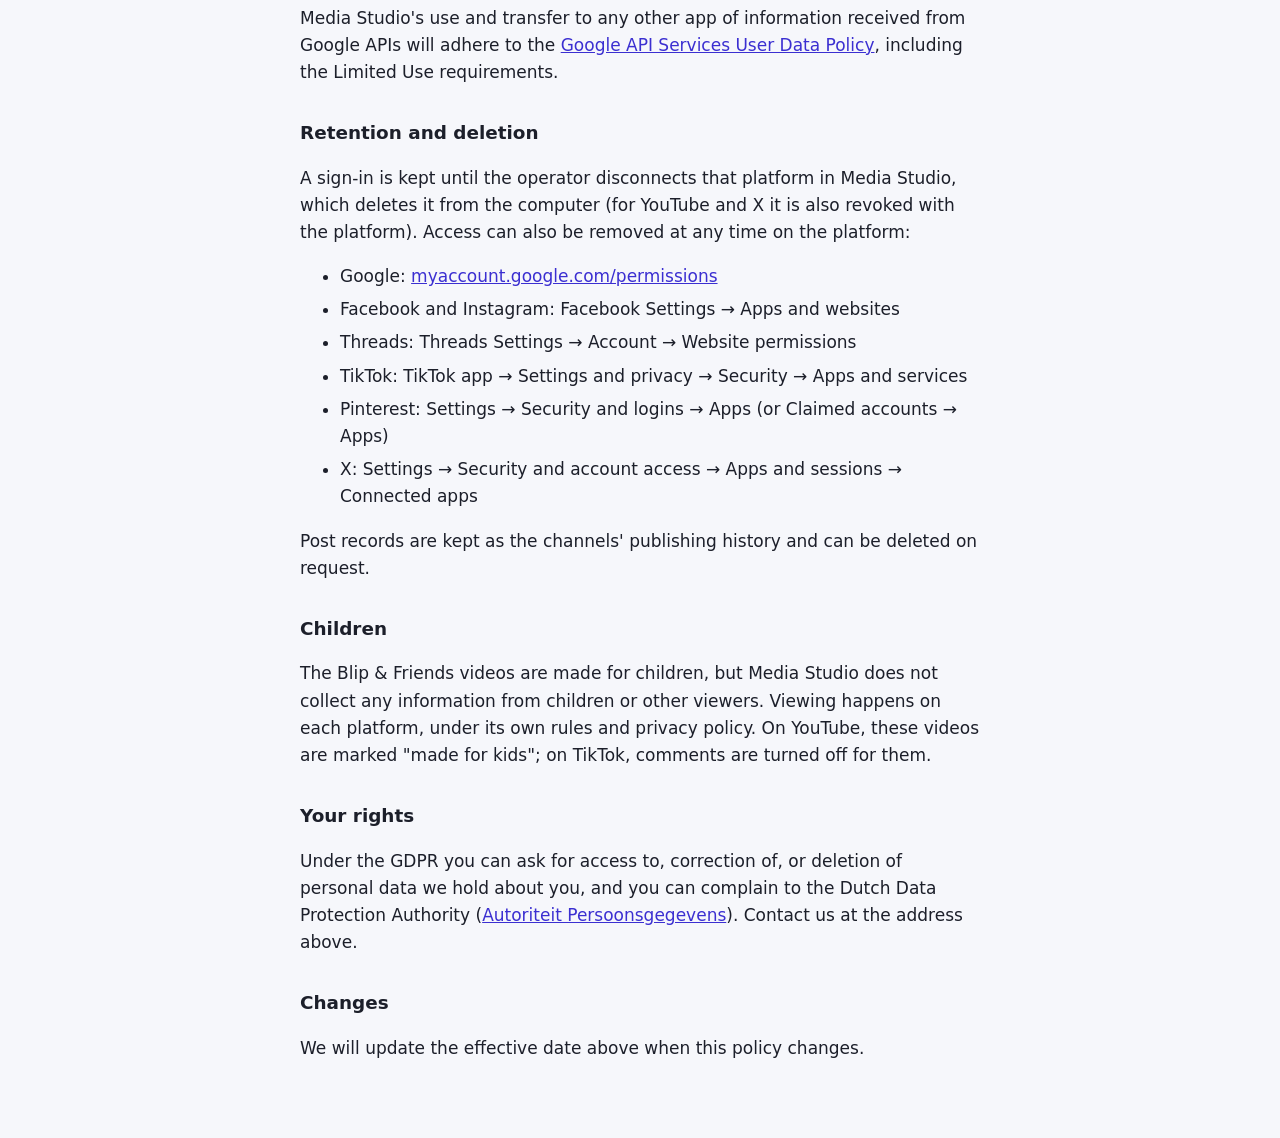
==== commit 16bdc694: "Sync site from mhdtwl/media-wf fff888c" ====
--- a/privacy.html
+++ b/privacy.html
@@ -46,6 +46,18 @@
         </li>
       </ul>
 
+      <p>
+        <strong>YouTube API Services.</strong> Media Studio uses YouTube API Services. By using
+        Media Studio to publish to YouTube, you agree to be bound by the
+        <a href="https://www.youtube.com/t/terms">YouTube Terms of Service</a>. Google's handling of
+        this data is described in the
+        <a href="https://policies.google.com/privacy">Google Privacy Policy</a>. You can revoke
+        Media Studio's access to your YouTube account at any time in your
+        <a href="https://security.google.com/settings/security/permissions">Google security
+        settings</a>; Media Studio then deletes its stored sign-in from the computer. Media Studio
+        stores no YouTube data other than the link to each video it published.
+      </p>
+
       <h3>Instagram and Facebook (Meta)</h3>
       <ul>
         <li>
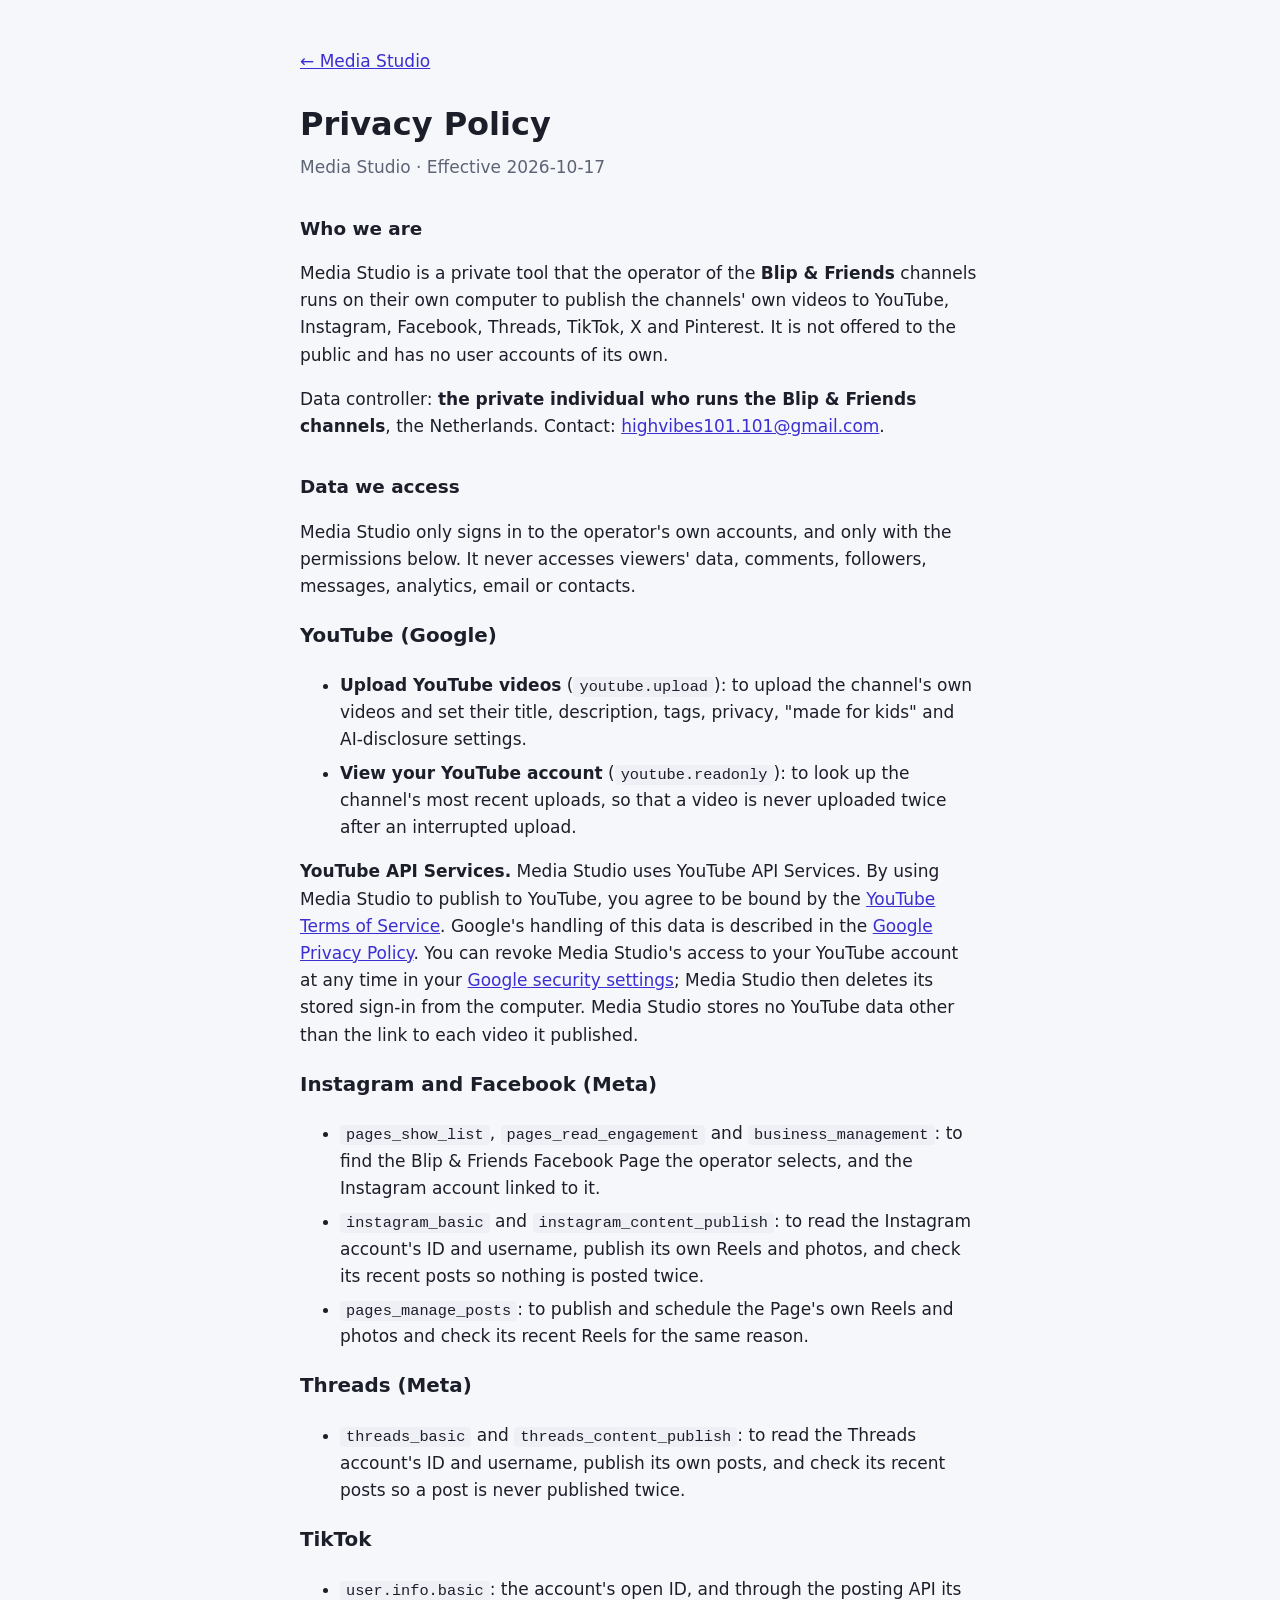
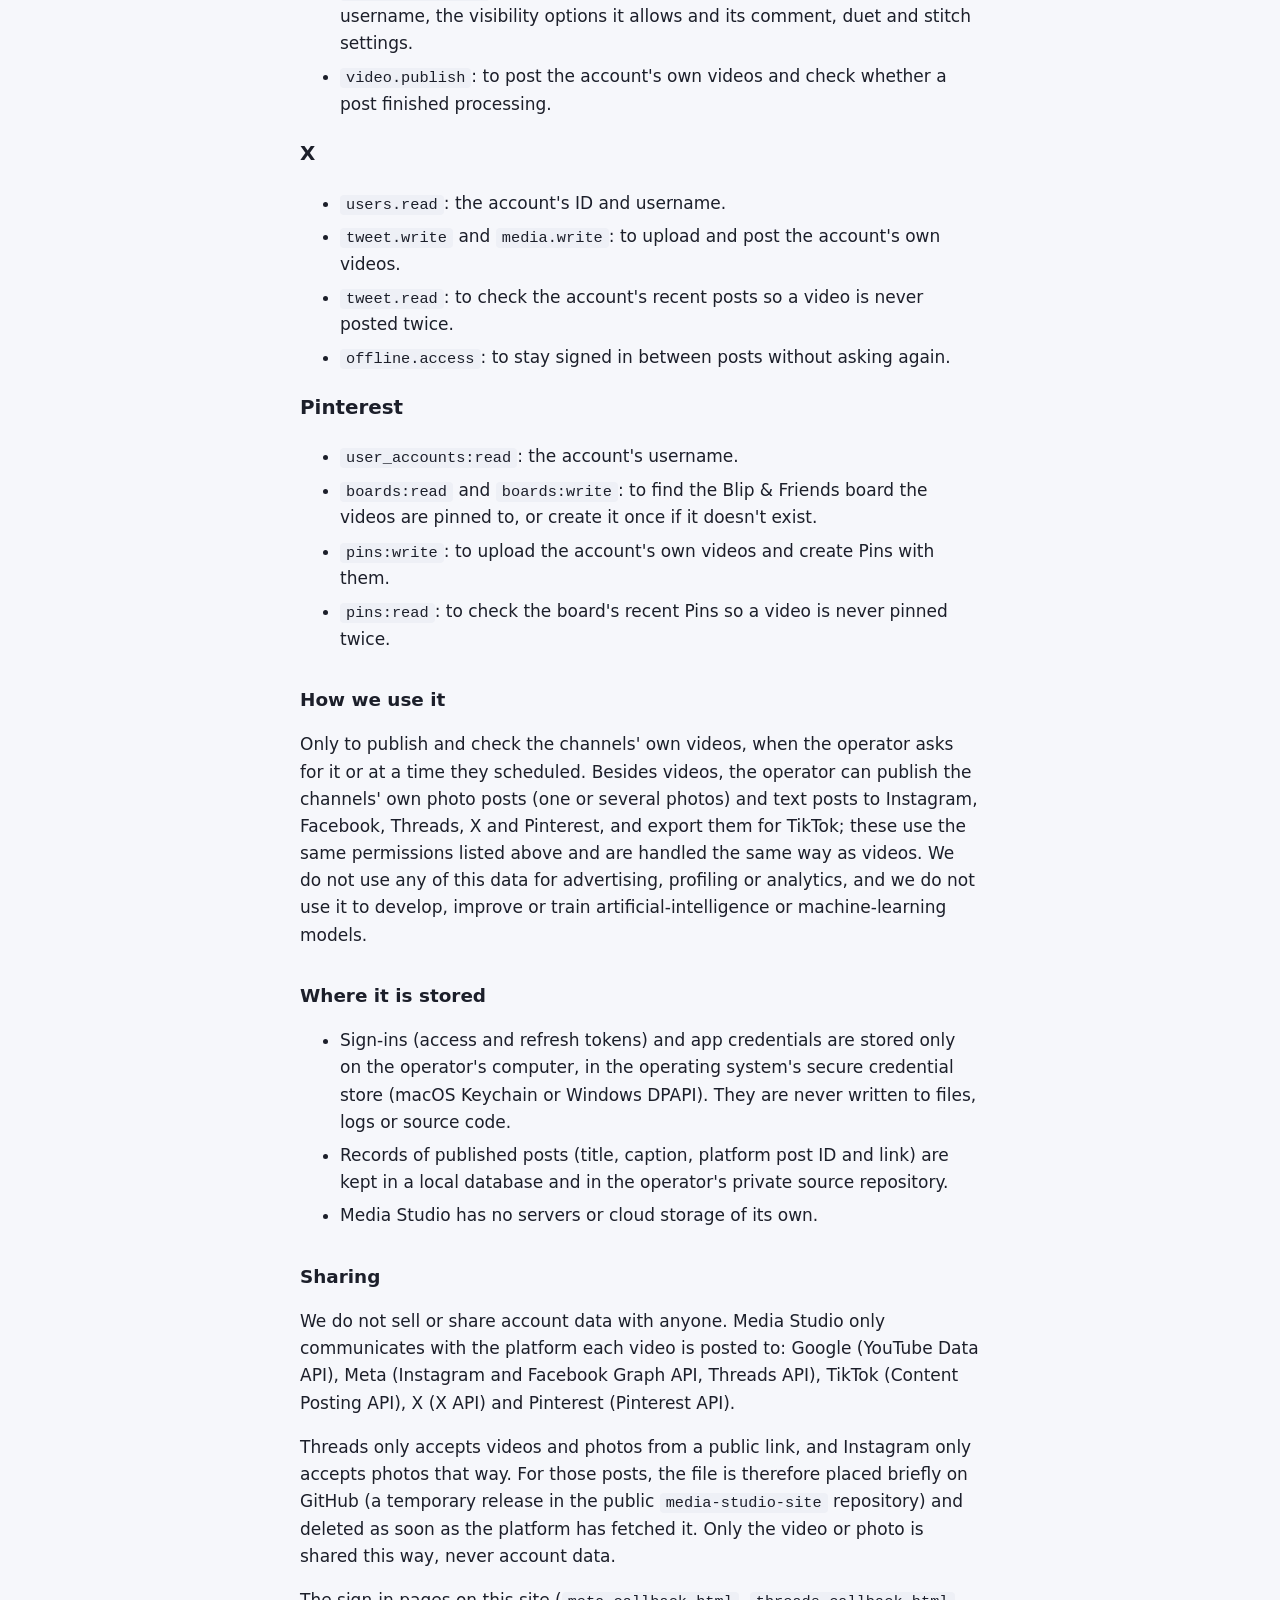
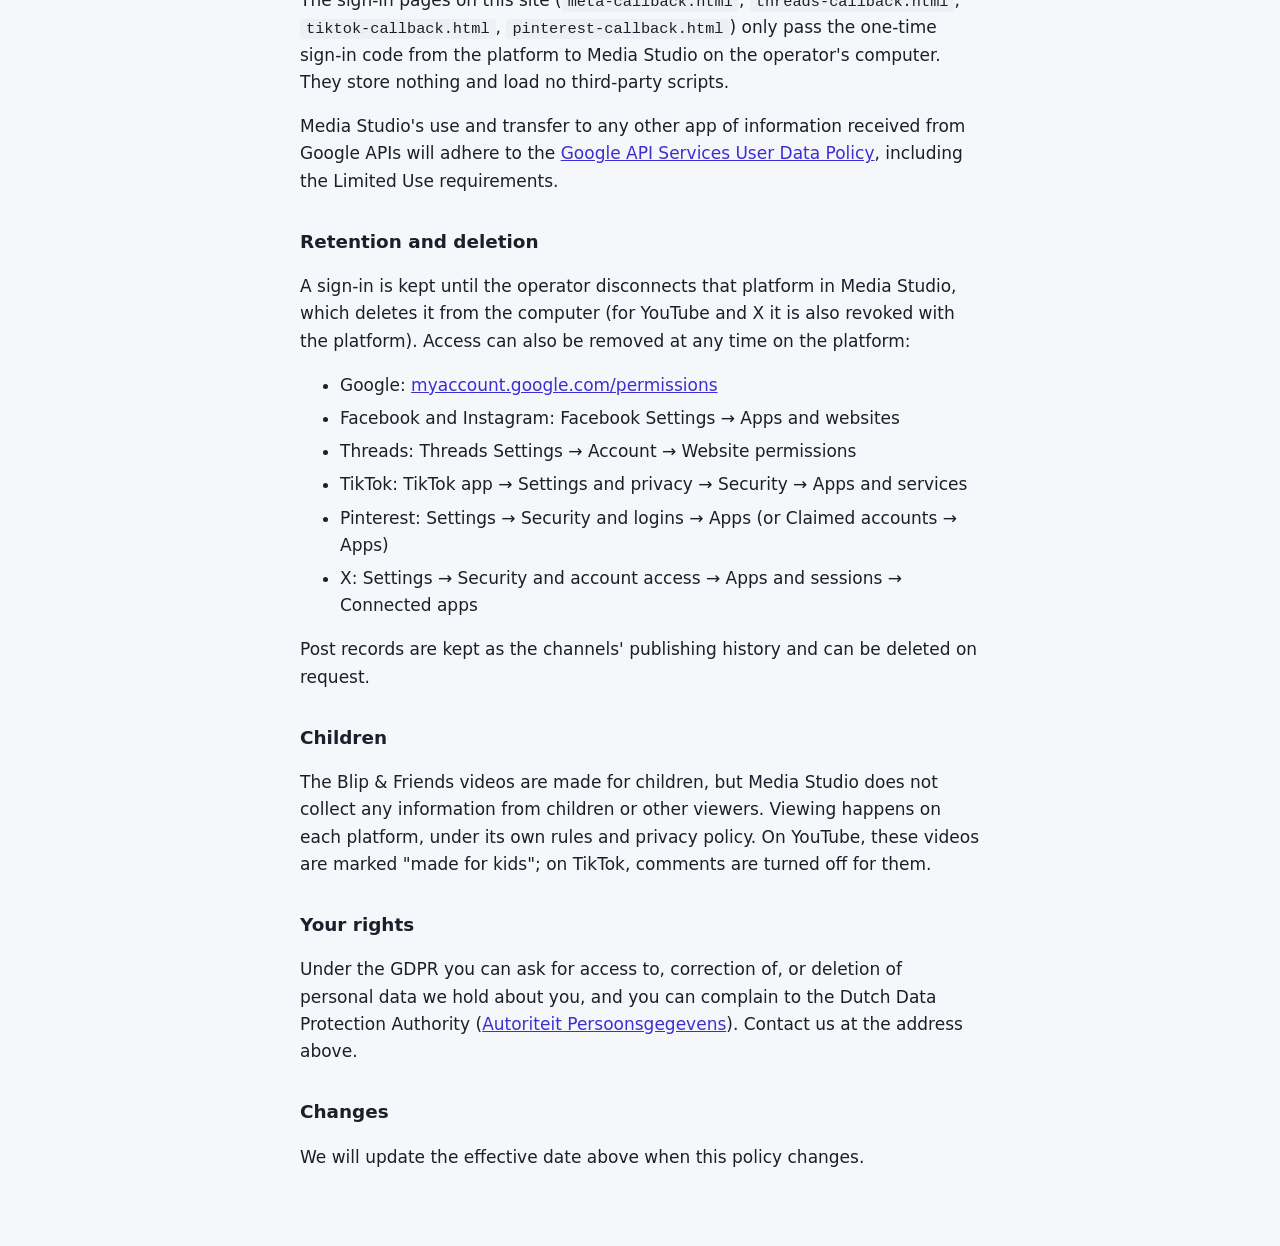
==== commit b9ec77d8: "Sync site from MediaStudioApp/media-wf dc0840b" ====
--- a/privacy.html
+++ b/privacy.html
@@ -11,7 +11,7 @@
     <main>
       <p class="back"><a href="index.html">← Media Studio</a></p>
       <h1>Privacy Policy</h1>
-      <p class="meta">Media Studio · Effective 2026-10-13</p>
+      <p class="meta">Media Studio · Effective 2026-10-17</p>
 
       <h2>Who we are</h2>
       <p>
@@ -134,7 +134,10 @@
       <h2>How we use it</h2>
       <p>
         Only to publish and check the channels' own videos, when the operator asks for it or at a
-        time they scheduled. We do not use any of this data for advertising, profiling or
+        time they scheduled. Besides videos, the operator can publish the channels' own photo posts
+        (one or several photos) and text posts to Instagram, Facebook, Threads, X and Pinterest, and
+        export them for TikTok; these use the same permissions listed above and are handled the same
+        way as videos. We do not use any of this data for advertising, profiling or
         analytics, and we do not use it to develop, improve or train artificial-intelligence or
         machine-learning models.
       </p>
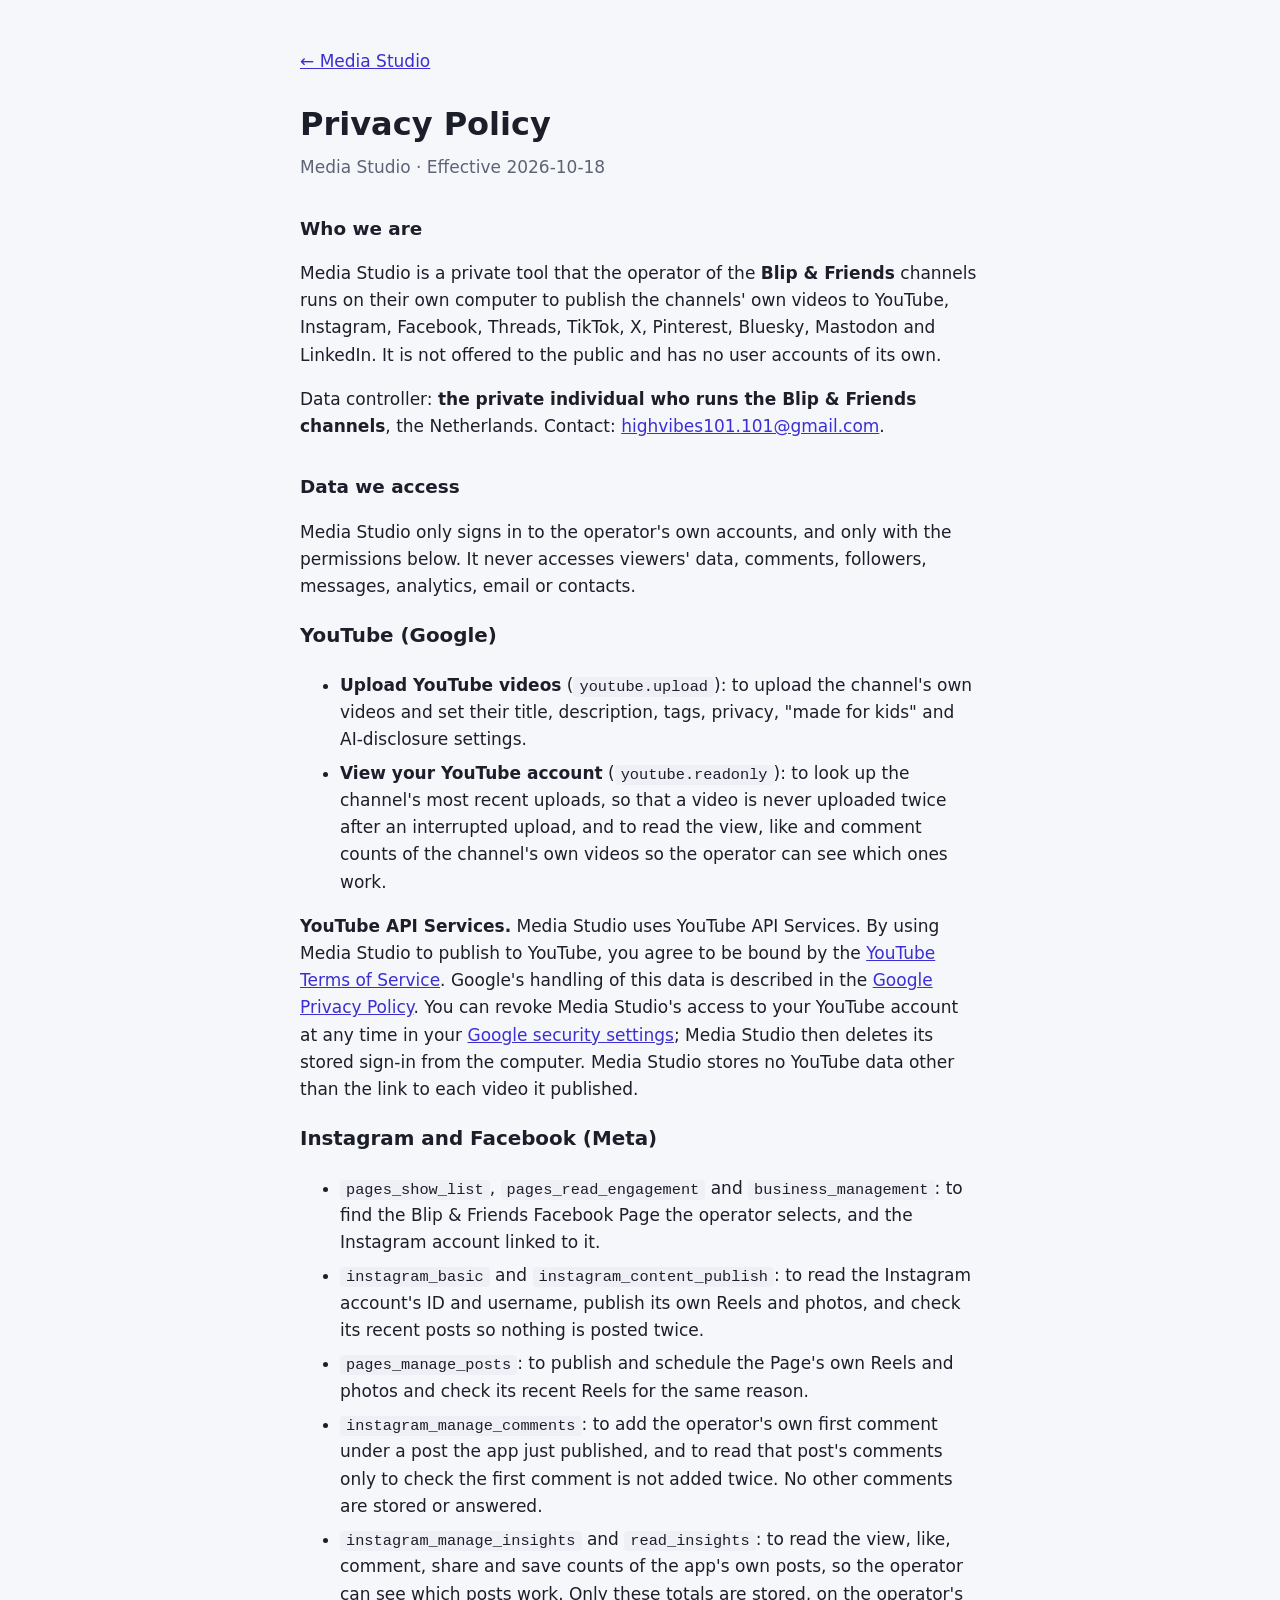
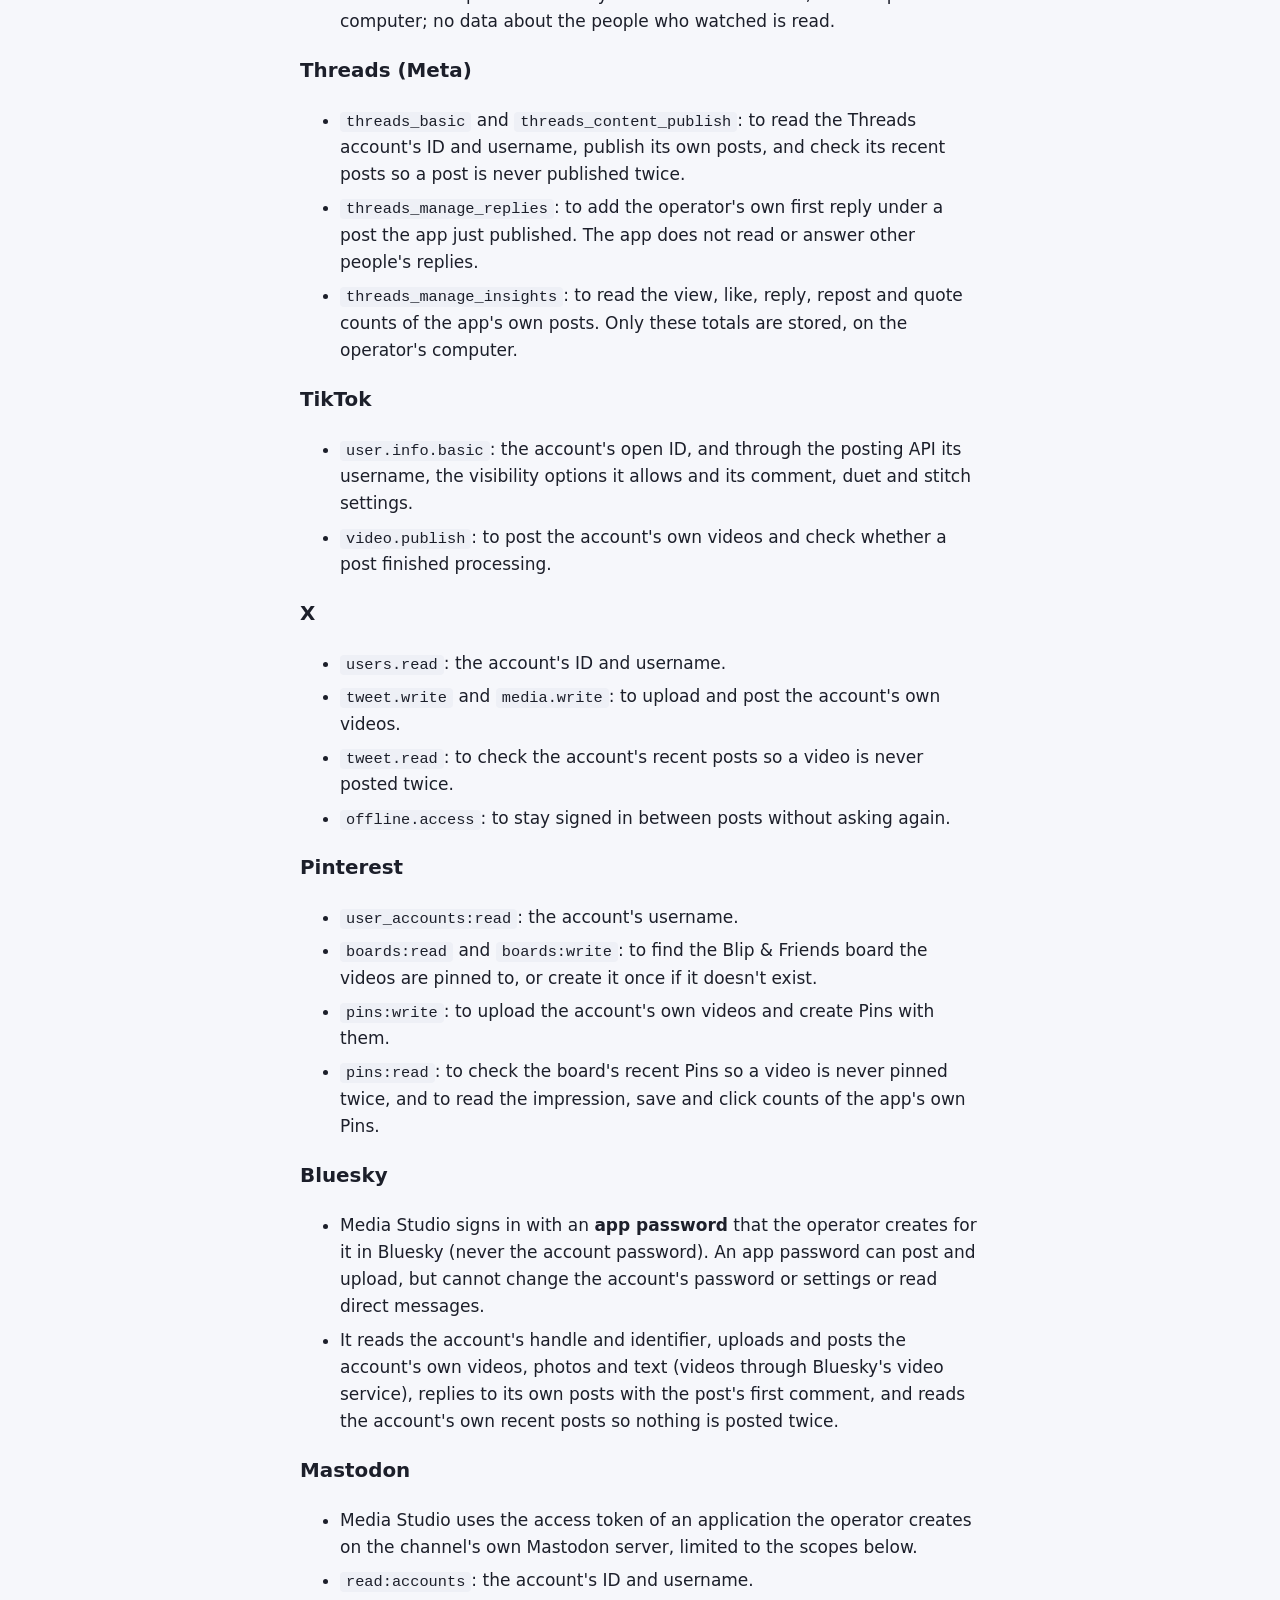
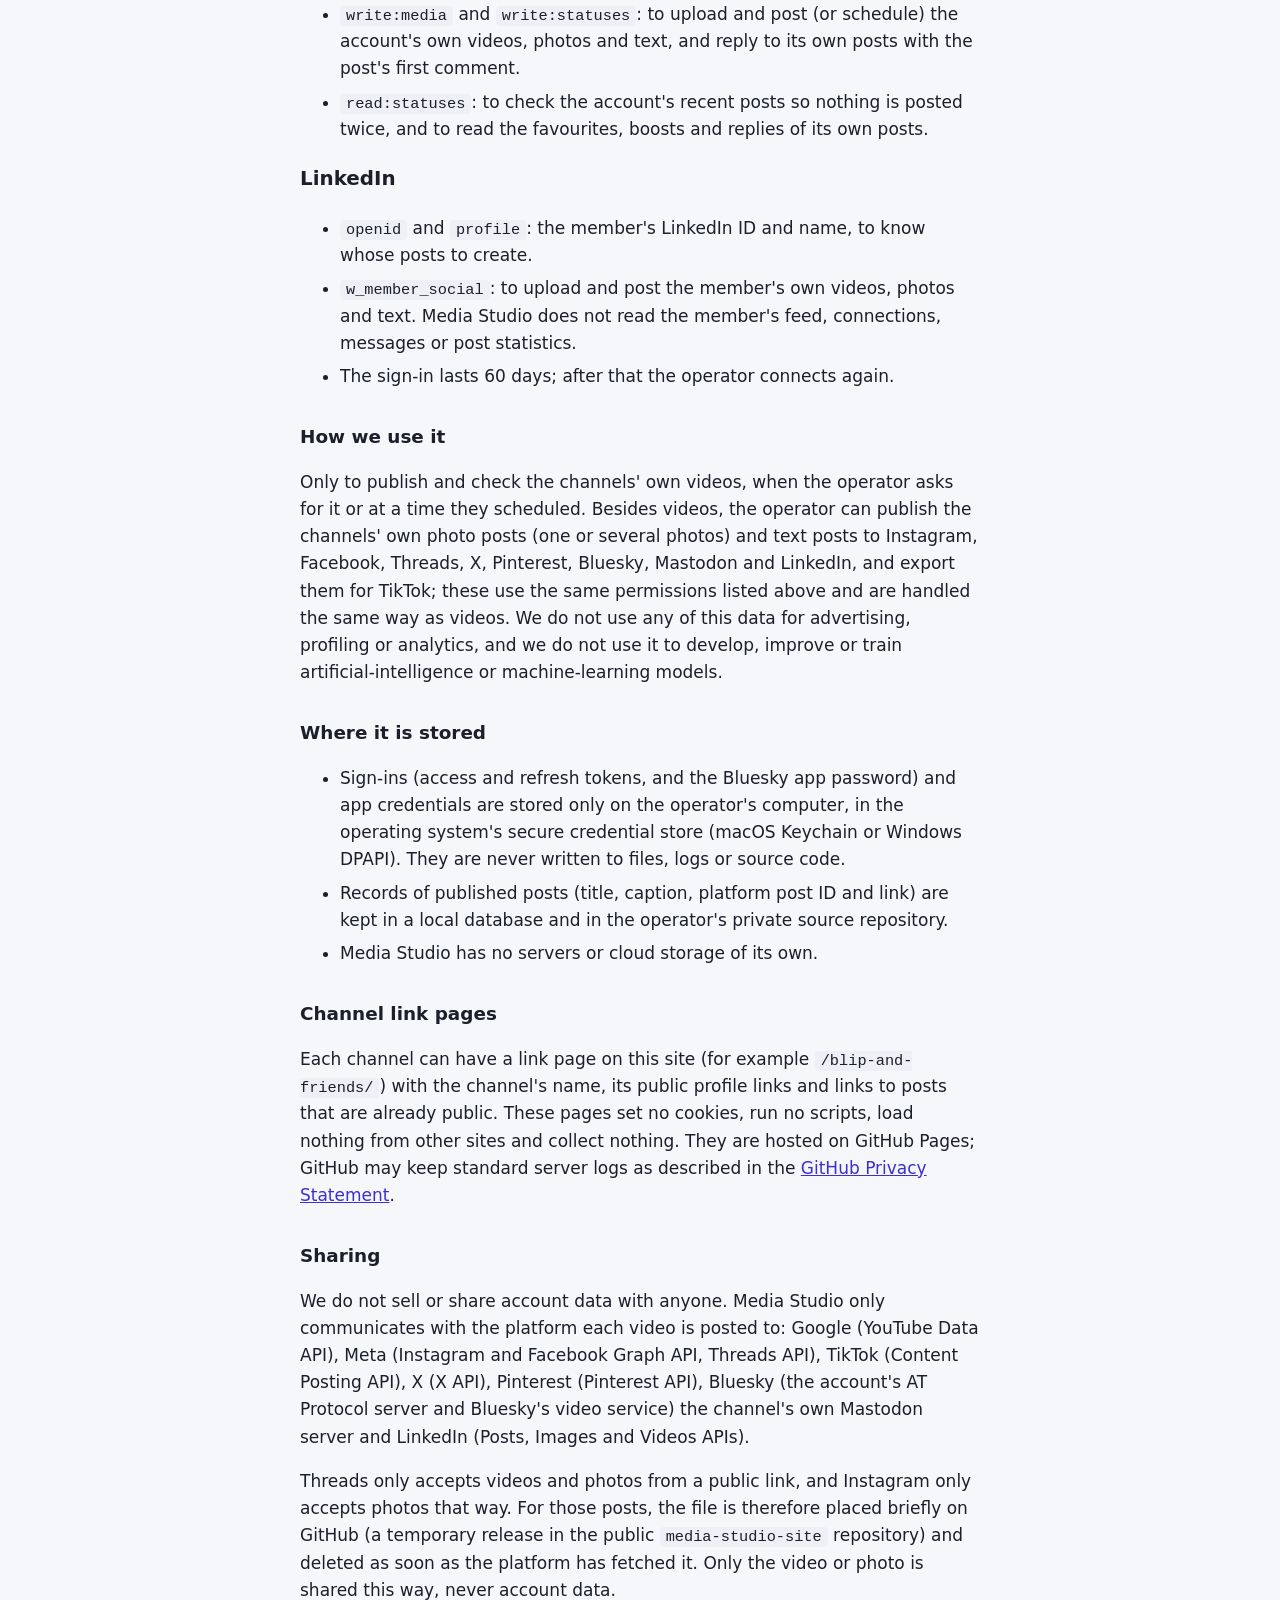
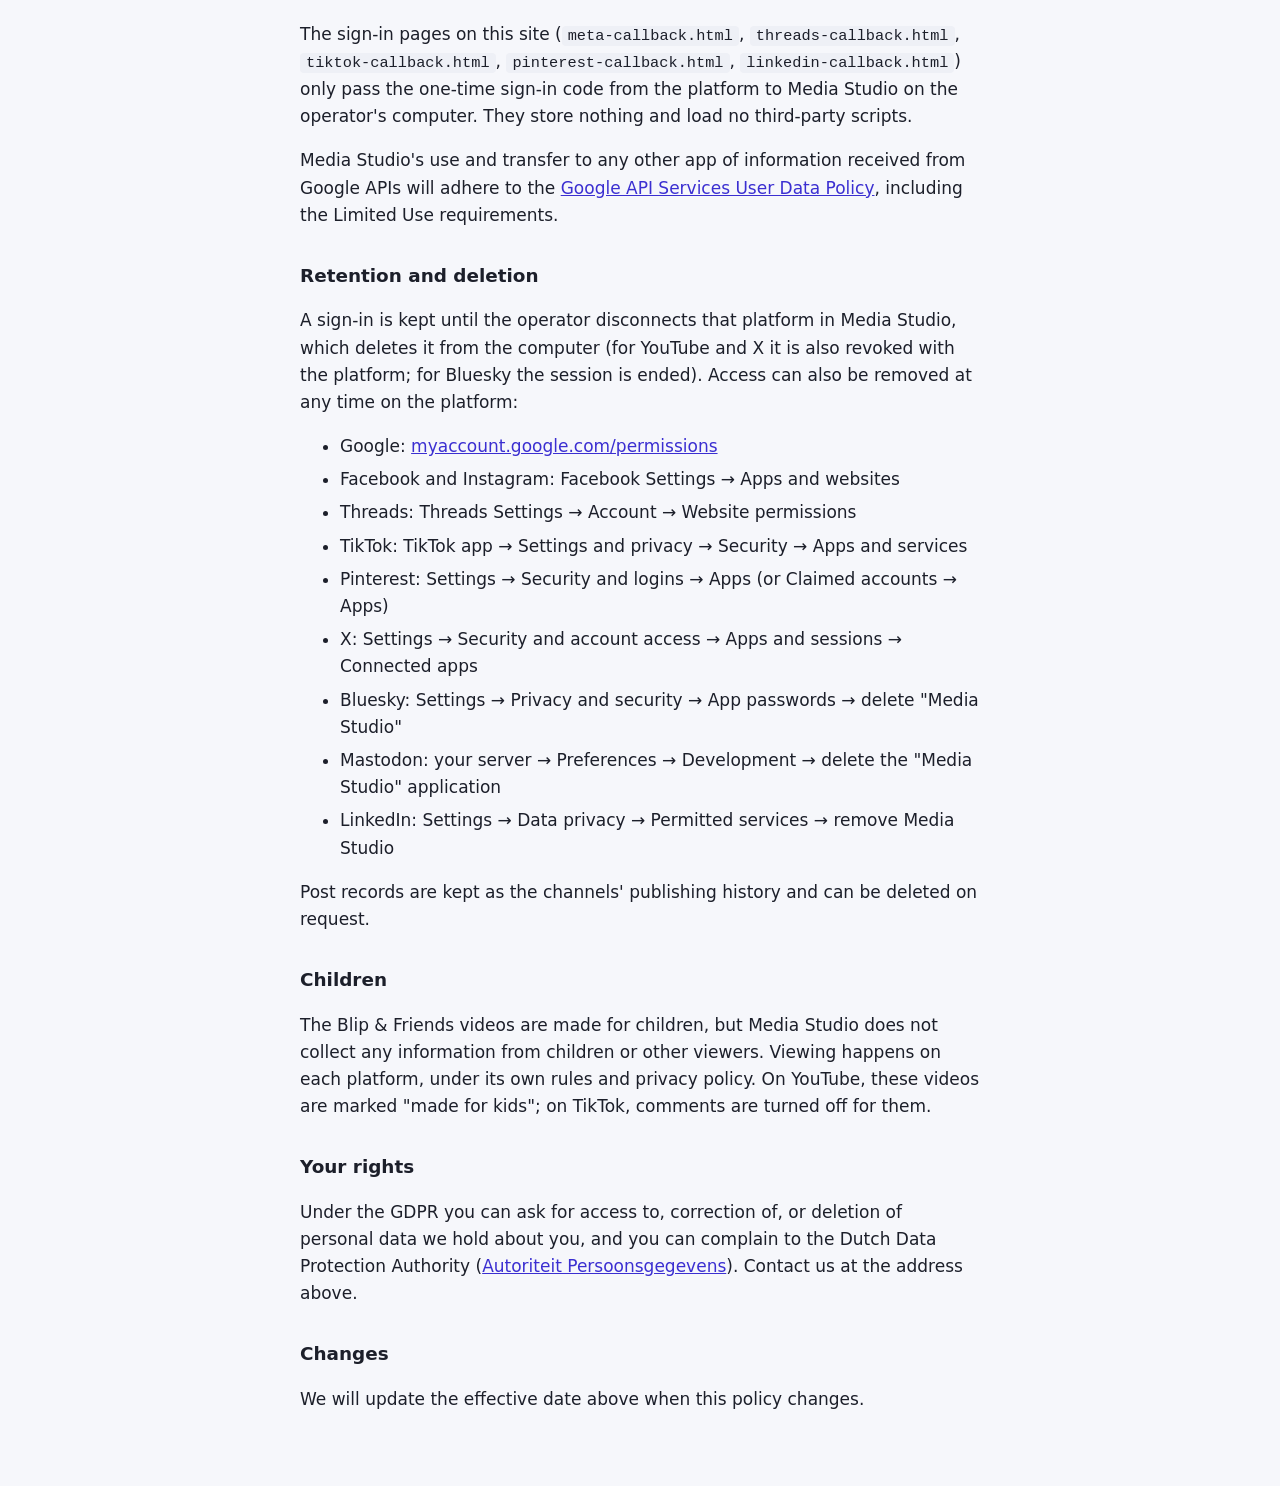
==== commit eb285cd8: "Sync site from MediaStudioApp/media-wf d05c96d" ====
--- a/privacy.html
+++ b/privacy.html
@@ -4,20 +4,20 @@
     <meta charset="utf-8" />
     <meta name="viewport" content="width=device-width, initial-scale=1" />
     <title>Privacy Policy – Media Studio</title>
-    <meta name="description" content="How Media Studio, the publishing tool for the Blip &amp; Friends channels, handles data from YouTube, Instagram, Facebook, Threads, TikTok, X and Pinterest." />
+    <meta name="description" content="How Media Studio, the publishing tool for the Blip &amp; Friends channels, handles data from YouTube, Instagram, Facebook, Threads, TikTok, X, Pinterest, Bluesky, Mastodon and LinkedIn." />
     <link rel="stylesheet" href="style.css" />
   </head>
   <body>
     <main>
       <p class="back"><a href="index.html">← Media Studio</a></p>
       <h1>Privacy Policy</h1>
-      <p class="meta">Media Studio · Effective 2026-10-17</p>
+      <p class="meta">Media Studio · Effective 2026-10-18</p>
 
       <h2>Who we are</h2>
       <p>
         Media Studio is a private tool that the operator of the <strong>Blip &amp; Friends</strong>
         channels runs on their own computer to publish the channels' own videos to YouTube,
-        Instagram, Facebook, Threads, TikTok, X and Pinterest. It is not offered to the public and has no user
+        Instagram, Facebook, Threads, TikTok, X, Pinterest, Bluesky, Mastodon and LinkedIn. It is not offered to the public and has no user
         accounts of its own.
       </p>
       <p>
@@ -42,7 +42,8 @@
         <li>
           <strong>View your YouTube account</strong> (<code>youtube.readonly</code>): to look up the
           channel's most recent uploads, so that a video is never uploaded twice after an
-          interrupted upload.
+          interrupted upload, and to read the view, like and comment counts of the channel's own
+          videos so the operator can see which ones work.
         </li>
       </ul>
 
@@ -74,6 +75,17 @@
           <code>pages_manage_posts</code>: to publish and schedule the Page's own Reels and photos and check
           its recent Reels for the same reason.
         </li>
+        <li>
+          <code>instagram_manage_comments</code>: to add the operator's own first comment under a post
+          the app just published, and to read that post's comments only to check the first comment is
+          not added twice. No other comments are stored or answered.
+        </li>
+        <li>
+          <code>instagram_manage_insights</code> and <code>read_insights</code>: to read the view,
+          like, comment, share and save counts of the app's own posts, so the operator can see which
+          posts work. Only these totals are stored, on the operator's computer; no data about the
+          people who watched is read.
+        </li>
       </ul>
 
       <h3>Threads (Meta)</h3>
@@ -83,6 +95,14 @@
           account's ID and username, publish its own posts, and check its recent posts so a post is
           never published twice.
         </li>
+        <li>
+          <code>threads_manage_replies</code>: to add the operator's own first reply under a post the
+          app just published. The app does not read or answer other people's replies.
+        </li>
+        <li>
+          <code>threads_manage_insights</code>: to read the view, like, reply, repost and quote
+          counts of the app's own posts. Only these totals are stored, on the operator's computer.
+        </li>
       </ul>
 
       <h3>TikTok</h3>
@@ -127,15 +147,63 @@
           <code>pins:write</code>: to upload the account's own videos and create Pins with them.
         </li>
         <li>
-          <code>pins:read</code>: to check the board's recent Pins so a video is never pinned twice.
-        </li>
+          <code>pins:read</code>: to check the board's recent Pins so a video is never pinned twice,
+          and to read the impression, save and click counts of the app's own Pins.
+        </li>
+      </ul>
+
+      <h3>Bluesky</h3>
+      <ul>
+        <li>
+          Media Studio signs in with an <strong>app password</strong> that the operator creates
+          for it in Bluesky (never the account password). An app password can post and upload, but
+          cannot change the account's password or settings or read direct messages.
+        </li>
+        <li>
+          It reads the account's handle and identifier, uploads and posts the account's own videos,
+          photos and text (videos through Bluesky's video service), replies to its own posts with
+          the post's first comment, and reads the account's own recent posts so nothing is posted
+          twice.
+        </li>
+      </ul>
+
+      <h3>Mastodon</h3>
+      <ul>
+        <li>
+          Media Studio uses the access token of an application the operator creates on the
+          channel's own Mastodon server, limited to the scopes below.
+        </li>
+        <li><code>read:accounts</code>: the account's ID and username.</li>
+        <li>
+          <code>write:media</code> and <code>write:statuses</code>: to upload and post (or
+          schedule) the account's own videos, photos and text, and reply to its own posts with the
+          post's first comment.
+        </li>
+        <li>
+          <code>read:statuses</code>: to check the account's recent posts so nothing is posted
+          twice, and to read the favourites, boosts and replies of its own posts.
+        </li>
+      </ul>
+
+      <h3>LinkedIn</h3>
+      <ul>
+        <li>
+          <code>openid</code> and <code>profile</code>: the member's LinkedIn ID and name, to know
+          whose posts to create.
+        </li>
+        <li>
+          <code>w_member_social</code>: to upload and post the member's own videos, photos and
+          text. Media Studio does not read the member's feed, connections, messages or post
+          statistics.
+        </li>
+        <li>The sign-in lasts 60 days; after that the operator connects again.</li>
       </ul>
 
       <h2>How we use it</h2>
       <p>
         Only to publish and check the channels' own videos, when the operator asks for it or at a
         time they scheduled. Besides videos, the operator can publish the channels' own photo posts
-        (one or several photos) and text posts to Instagram, Facebook, Threads, X and Pinterest, and
+        (one or several photos) and text posts to Instagram, Facebook, Threads, X, Pinterest, Bluesky, Mastodon and LinkedIn, and
         export them for TikTok; these use the same permissions listed above and are handled the same
         way as videos. We do not use any of this data for advertising, profiling or
         analytics, and we do not use it to develop, improve or train artificial-intelligence or
@@ -145,7 +213,7 @@
       <h2>Where it is stored</h2>
       <ul>
         <li>
-          Sign-ins (access and refresh tokens) and app credentials are stored only on the
+          Sign-ins (access and refresh tokens, and the Bluesky app password) and app credentials are stored only on the
           operator's computer, in the operating system's secure credential store (macOS Keychain or
           Windows DPAPI). They are never written to files, logs or source code.
         </li>
@@ -156,11 +224,22 @@
         <li>Media Studio has no servers or cloud storage of its own.</li>
       </ul>
 
+      <h2>Channel link pages</h2>
+      <p>
+        Each channel can have a link page on this site (for example
+        <code>/blip-and-friends/</code>) with the channel's name, its public profile links and links
+        to posts that are already public. These pages set no cookies, run no scripts, load nothing
+        from other sites and collect nothing. They are hosted on GitHub Pages; GitHub may keep
+        standard server logs as described in the
+        <a href="https://docs.github.com/en/site-policy/privacy-policies/github-general-privacy-statement">GitHub
+        Privacy Statement</a>.
+      </p>
+
       <h2>Sharing</h2>
       <p>
         We do not sell or share account data with anyone. Media Studio only communicates with the
         platform each video is posted to: Google (YouTube Data API), Meta (Instagram and Facebook
-        Graph API, Threads API), TikTok (Content Posting API), X (X API) and Pinterest (Pinterest API).
+        Graph API, Threads API), TikTok (Content Posting API), X (X API), Pinterest (Pinterest API), Bluesky (the account's AT Protocol server and Bluesky's video service) the channel's own Mastodon server and LinkedIn (Posts, Images and Videos APIs).
       </p>
       <p>
         Threads only accepts videos and photos from a public link, and Instagram only accepts
@@ -172,7 +251,7 @@
       <p>
         The sign-in pages on this site (<code>meta-callback.html</code>,
         <code>threads-callback.html</code>, <code>tiktok-callback.html</code>,
-        <code>pinterest-callback.html</code>) only pass the
+        <code>pinterest-callback.html</code>, <code>linkedin-callback.html</code>) only pass the
         one-time sign-in code from the platform to Media Studio on the operator's computer. They
         store nothing and load no third-party scripts.
       </p>
@@ -186,7 +265,7 @@
       <h2>Retention and deletion</h2>
       <p>
         A sign-in is kept until the operator disconnects that platform in Media Studio, which
-        deletes it from the computer (for YouTube and X it is also revoked with the platform). Access can also
+        deletes it from the computer (for YouTube and X it is also revoked with the platform; for Bluesky the session is ended). Access can also
         be removed at any time on the platform:
       </p>
       <ul>
@@ -196,6 +275,9 @@
         <li>TikTok: TikTok app → Settings and privacy → Security → Apps and services</li>
         <li>Pinterest: Settings → Security and logins → Apps (or Claimed accounts → Apps)</li>
         <li>X: Settings → Security and account access → Apps and sessions → Connected apps</li>
+        <li>Bluesky: Settings → Privacy and security → App passwords → delete "Media Studio"</li>
+        <li>Mastodon: your server → Preferences → Development → delete the "Media Studio" application</li>
+        <li>LinkedIn: Settings → Data privacy → Permitted services → remove Media Studio</li>
       </ul>
       <p>Post records are kept as the channels' publishing history and can be deleted on request.</p>
 
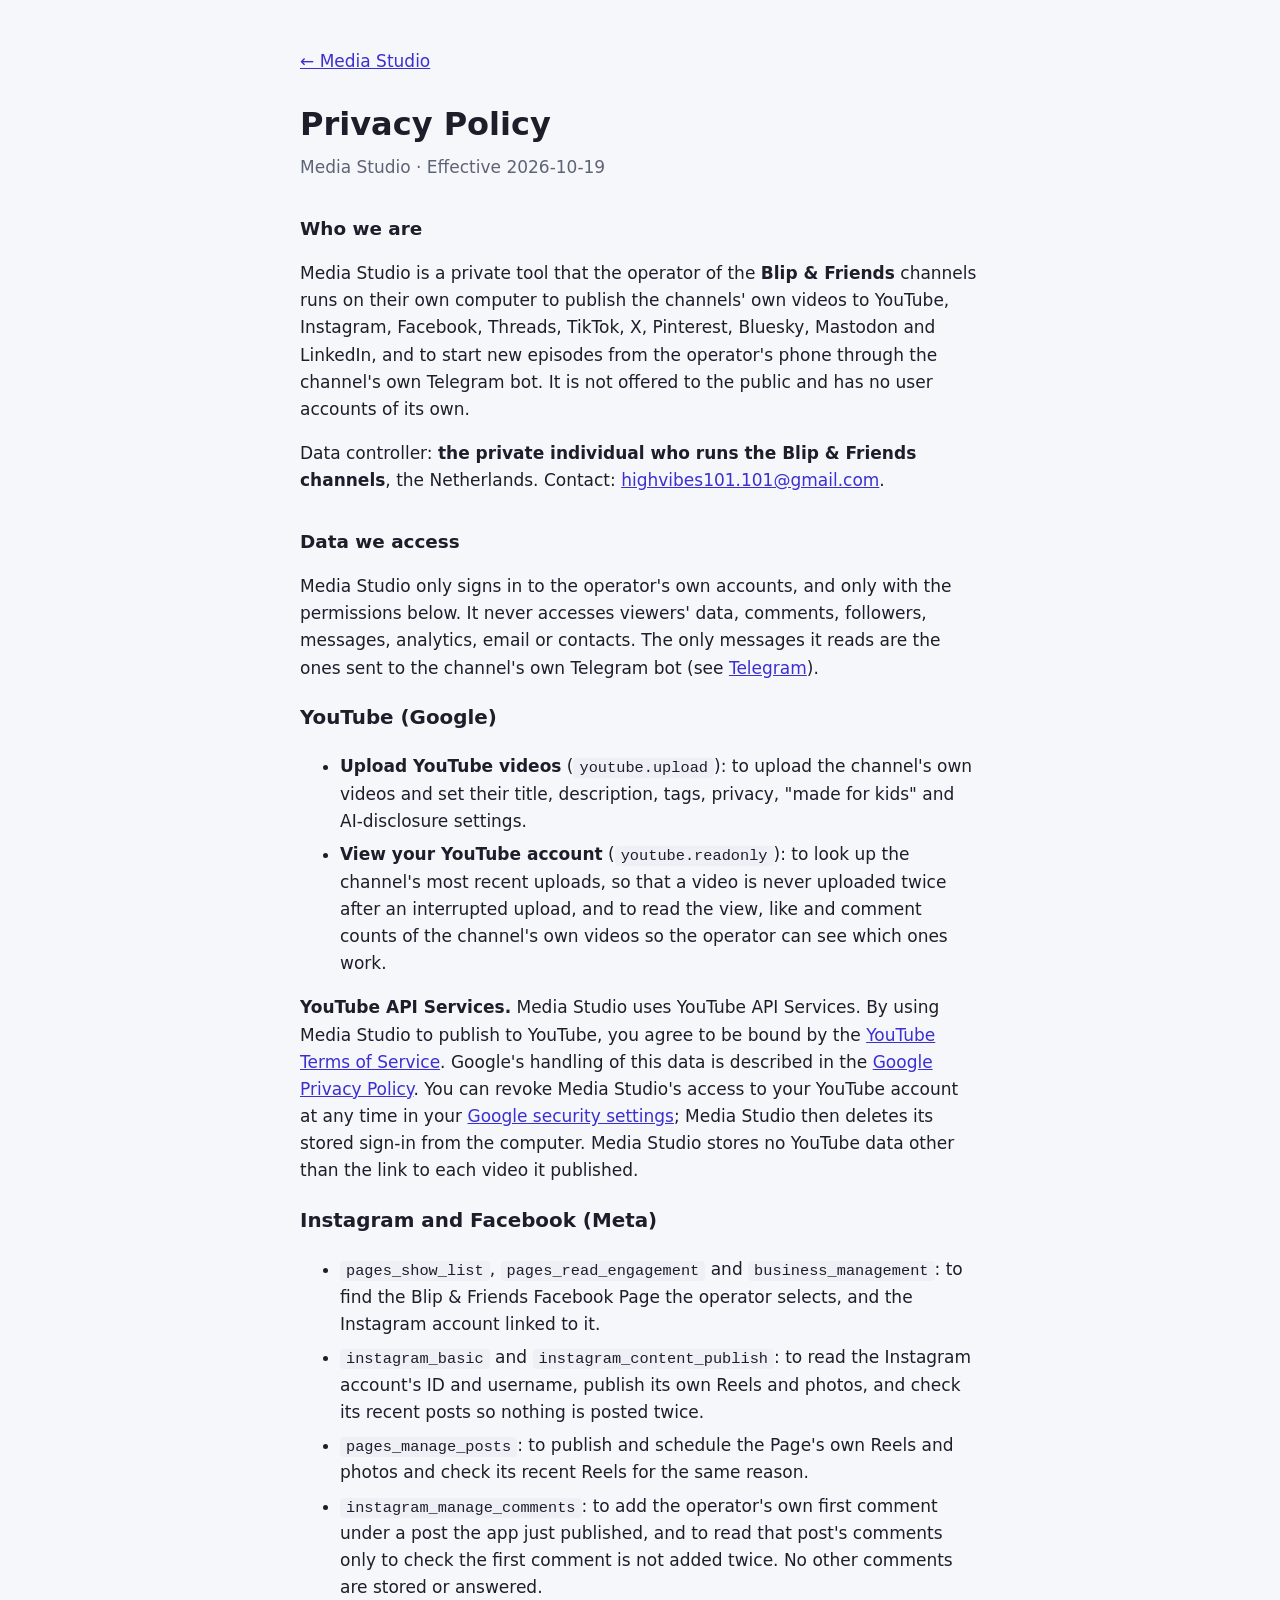
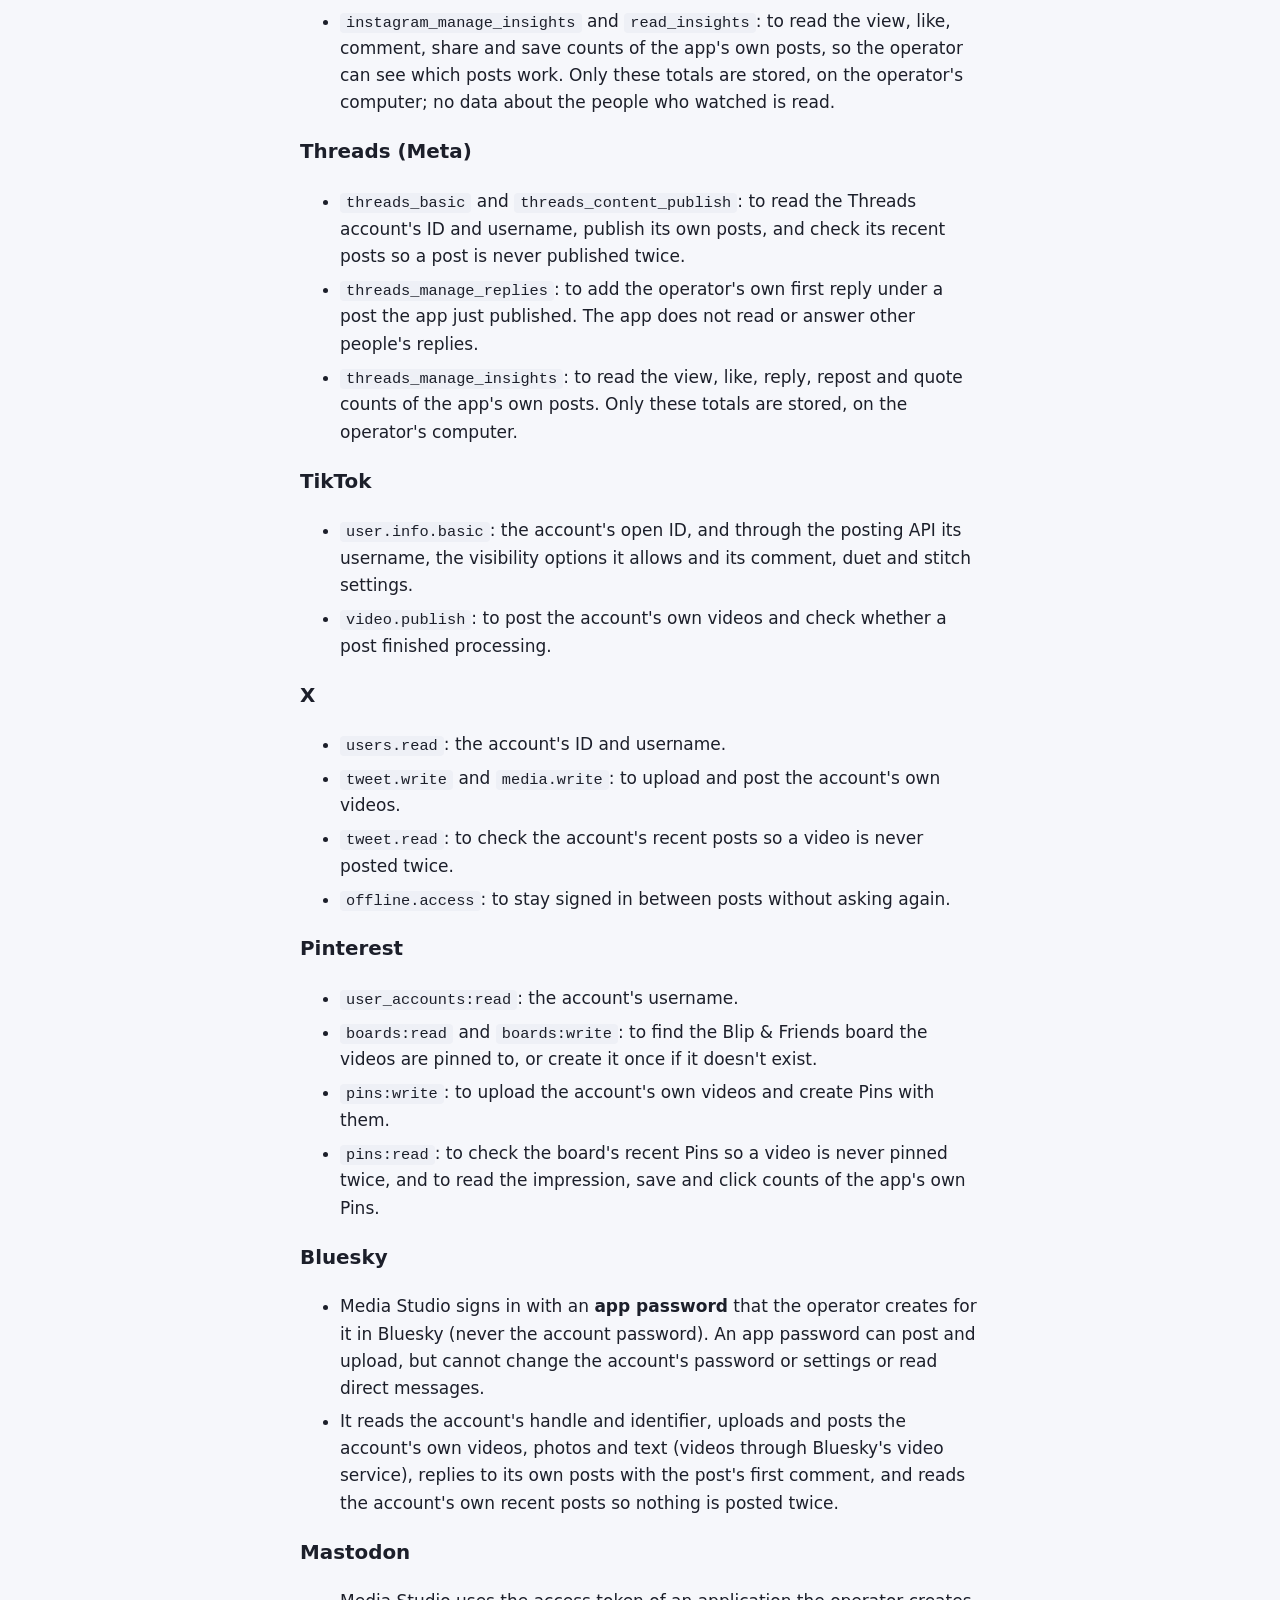
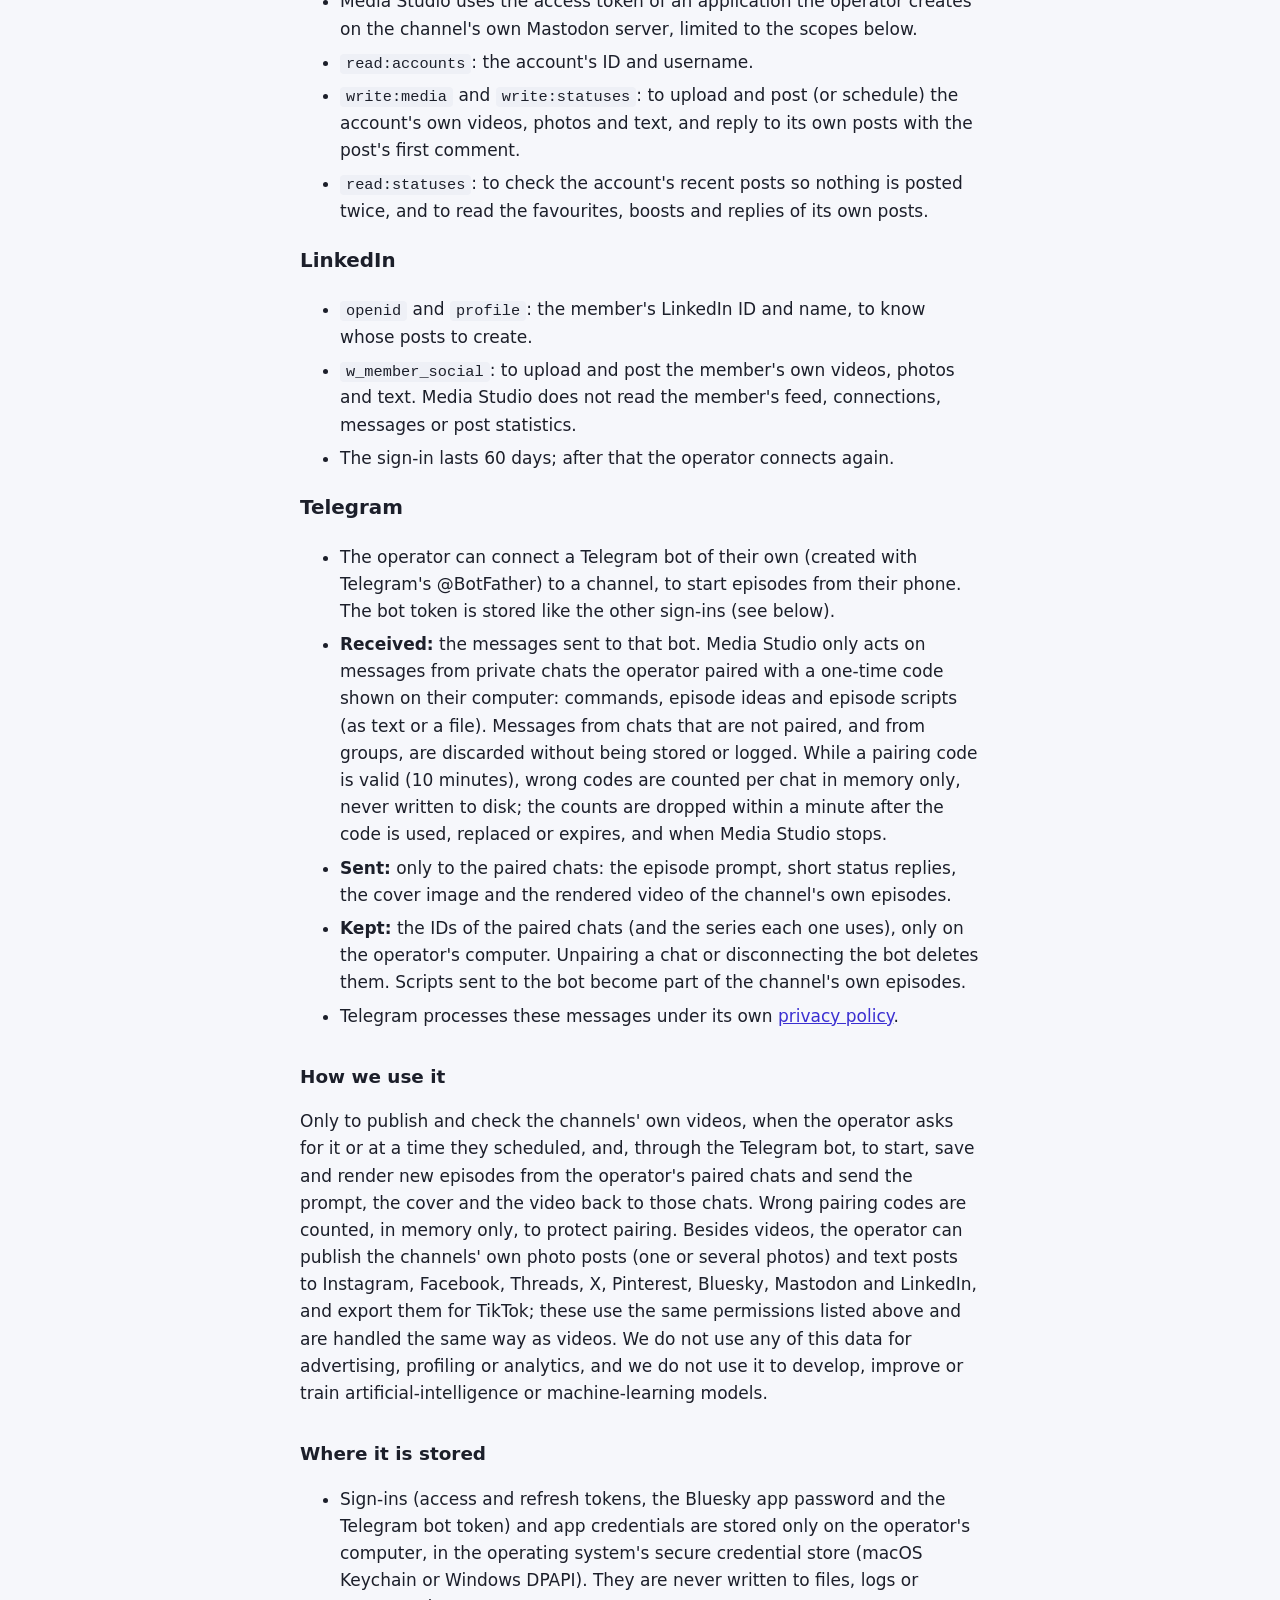
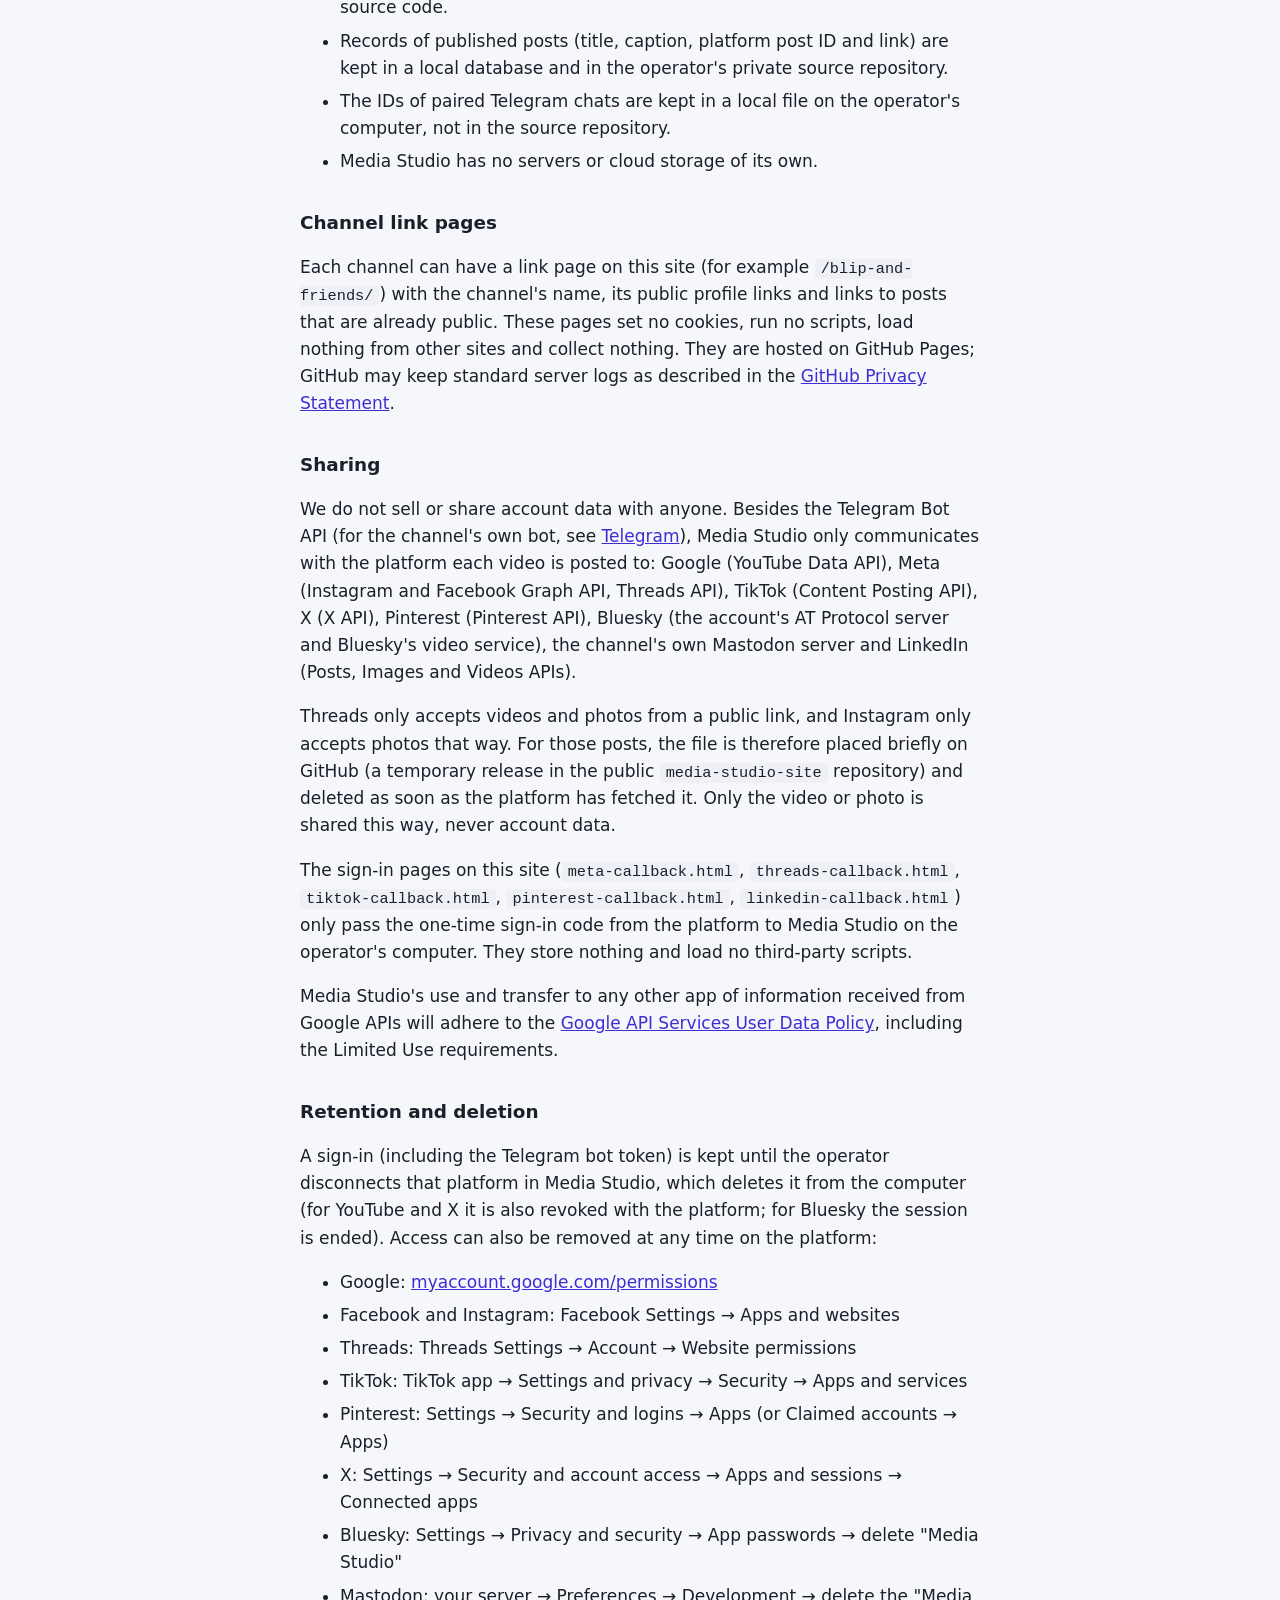
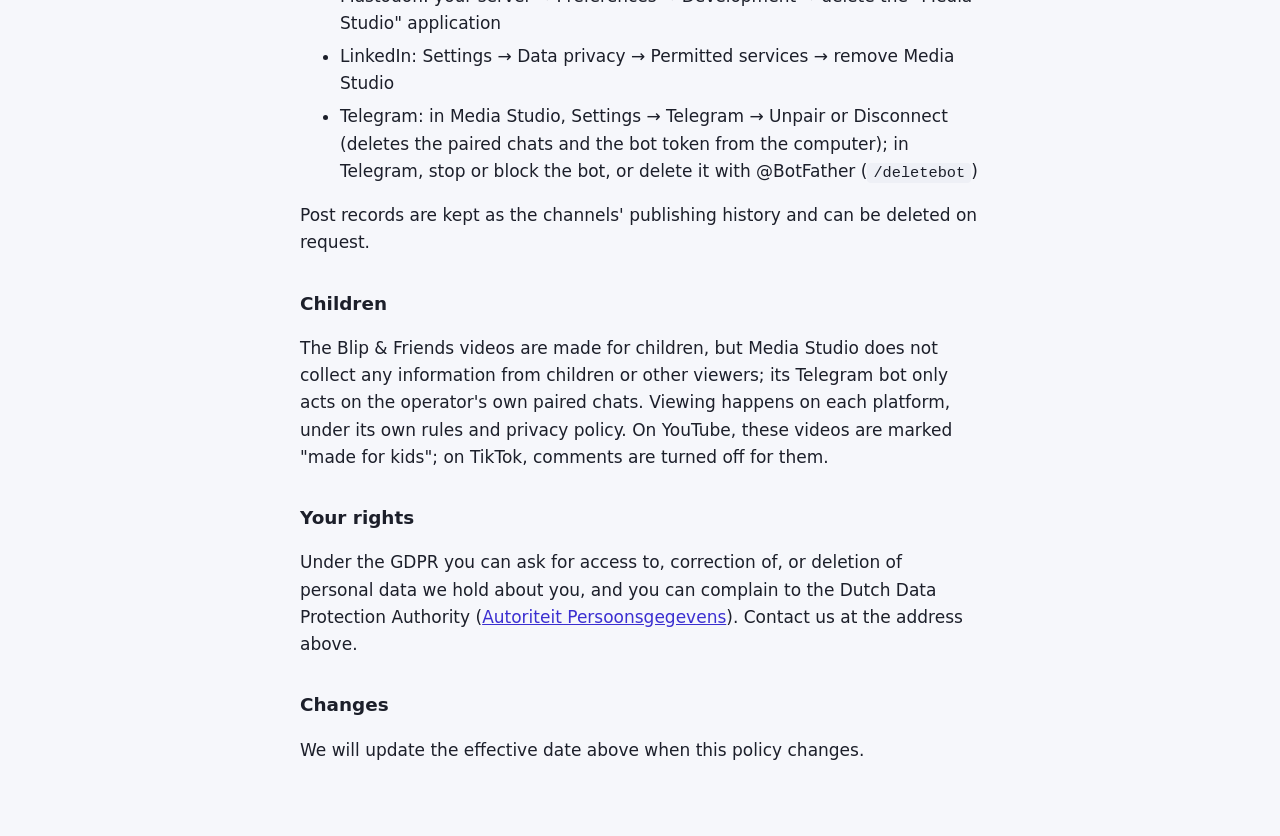
==== commit 19112d45: "Sync site from MediaStudioApp/media-wf 87143b9" ====
--- a/privacy.html
+++ b/privacy.html
@@ -4,21 +4,22 @@
     <meta charset="utf-8" />
     <meta name="viewport" content="width=device-width, initial-scale=1" />
     <title>Privacy Policy – Media Studio</title>
-    <meta name="description" content="How Media Studio, the publishing tool for the Blip &amp; Friends channels, handles data from YouTube, Instagram, Facebook, Threads, TikTok, X, Pinterest, Bluesky, Mastodon and LinkedIn." />
+    <meta name="description" content="How Media Studio, the publishing tool for the Blip &amp; Friends channels, handles data from YouTube, Instagram, Facebook, Threads, TikTok, X, Pinterest, Bluesky, Mastodon and LinkedIn, and how its Telegram bot handles messages." />
     <link rel="stylesheet" href="style.css" />
   </head>
   <body>
     <main>
       <p class="back"><a href="index.html">← Media Studio</a></p>
       <h1>Privacy Policy</h1>
-      <p class="meta">Media Studio · Effective 2026-10-18</p>
+      <p class="meta">Media Studio · Effective 2026-10-19</p>
 
       <h2>Who we are</h2>
       <p>
         Media Studio is a private tool that the operator of the <strong>Blip &amp; Friends</strong>
         channels runs on their own computer to publish the channels' own videos to YouTube,
-        Instagram, Facebook, Threads, TikTok, X, Pinterest, Bluesky, Mastodon and LinkedIn. It is not offered to the public and has no user
-        accounts of its own.
+        Instagram, Facebook, Threads, TikTok, X, Pinterest, Bluesky, Mastodon and LinkedIn, and to
+        start new episodes from the operator's phone through the channel's own Telegram bot. It is
+        not offered to the public and has no user accounts of its own.
       </p>
       <p>
         Data controller: <strong>the private individual who runs the Blip &amp; Friends channels</strong>, the Netherlands. Contact:
@@ -29,7 +30,8 @@
       <p>
         Media Studio only signs in to the operator's own accounts, and only with the permissions
         below. It never accesses viewers' data, comments, followers, messages, analytics, email or
-        contacts.
+        contacts. The only messages it reads are the ones sent to the channel's own Telegram bot
+        (see <a href="#telegram">Telegram</a>).
       </p>
 
       <h3>YouTube (Google)</h3>
@@ -199,10 +201,43 @@
         <li>The sign-in lasts 60 days; after that the operator connects again.</li>
       </ul>
 
+      <h3 id="telegram">Telegram</h3>
+      <ul>
+        <li>
+          The operator can connect a Telegram bot of their own (created with Telegram's
+          @BotFather) to a channel, to start episodes from their phone. The bot token is stored
+          like the other sign-ins (see below).
+        </li>
+        <li>
+          <strong>Received:</strong> the messages sent to that bot. Media Studio only acts on
+          messages from private chats the operator paired with a one-time code shown on their
+          computer: commands, episode ideas and episode scripts (as text or a file). Messages from
+          chats that are not paired, and from groups, are discarded without being stored or
+          logged. While a pairing code is valid (10 minutes), wrong codes are counted per chat in
+          memory only, never written to disk; the counts are dropped within a minute after the code
+          is used, replaced or expires, and when Media Studio stops.
+        </li>
+        <li>
+          <strong>Sent:</strong> only to the paired chats: the episode prompt, short status
+          replies, the cover image and the rendered video of the channel's own episodes.
+        </li>
+        <li>
+          <strong>Kept:</strong> the IDs of the paired chats (and the series each one uses), only on
+          the operator's computer. Unpairing a chat or disconnecting the bot deletes them. Scripts
+          sent to the bot become part of the channel's own episodes.
+        </li>
+        <li>
+          Telegram processes these messages under its own
+          <a href="https://telegram.org/privacy">privacy policy</a>.
+        </li>
+      </ul>
+
       <h2>How we use it</h2>
       <p>
         Only to publish and check the channels' own videos, when the operator asks for it or at a
-        time they scheduled. Besides videos, the operator can publish the channels' own photo posts
+        time they scheduled, and, through the Telegram bot, to start, save and render new episodes
+        from the operator's paired chats and send the prompt, the cover and the video back to
+        those chats. Wrong pairing codes are counted, in memory only, to protect pairing. Besides videos, the operator can publish the channels' own photo posts
         (one or several photos) and text posts to Instagram, Facebook, Threads, X, Pinterest, Bluesky, Mastodon and LinkedIn, and
         export them for TikTok; these use the same permissions listed above and are handled the same
         way as videos. We do not use any of this data for advertising, profiling or
@@ -213,13 +248,17 @@
       <h2>Where it is stored</h2>
       <ul>
         <li>
-          Sign-ins (access and refresh tokens, and the Bluesky app password) and app credentials are stored only on the
+          Sign-ins (access and refresh tokens, the Bluesky app password and the Telegram bot token) and app credentials are stored only on the
           operator's computer, in the operating system's secure credential store (macOS Keychain or
           Windows DPAPI). They are never written to files, logs or source code.
         </li>
         <li>
           Records of published posts (title, caption, platform post ID and link) are kept in a
           local database and in the operator's private source repository.
+        </li>
+        <li>
+          The IDs of paired Telegram chats are kept in a local file on the operator's computer, not
+          in the source repository.
         </li>
         <li>Media Studio has no servers or cloud storage of its own.</li>
       </ul>
@@ -237,9 +276,10 @@
 
       <h2>Sharing</h2>
       <p>
-        We do not sell or share account data with anyone. Media Studio only communicates with the
-        platform each video is posted to: Google (YouTube Data API), Meta (Instagram and Facebook
-        Graph API, Threads API), TikTok (Content Posting API), X (X API), Pinterest (Pinterest API), Bluesky (the account's AT Protocol server and Bluesky's video service) the channel's own Mastodon server and LinkedIn (Posts, Images and Videos APIs).
+        We do not sell or share account data with anyone. Besides the Telegram Bot API (for the
+        channel's own bot, see <a href="#telegram">Telegram</a>), Media Studio only communicates
+        with the platform each video is posted to: Google (YouTube Data API), Meta (Instagram and Facebook
+        Graph API, Threads API), TikTok (Content Posting API), X (X API), Pinterest (Pinterest API), Bluesky (the account's AT Protocol server and Bluesky's video service), the channel's own Mastodon server and LinkedIn (Posts, Images and Videos APIs).
       </p>
       <p>
         Threads only accepts videos and photos from a public link, and Instagram only accepts
@@ -264,7 +304,7 @@
 
       <h2>Retention and deletion</h2>
       <p>
-        A sign-in is kept until the operator disconnects that platform in Media Studio, which
+        A sign-in (including the Telegram bot token) is kept until the operator disconnects that platform in Media Studio, which
         deletes it from the computer (for YouTube and X it is also revoked with the platform; for Bluesky the session is ended). Access can also
         be removed at any time on the platform:
       </p>
@@ -278,13 +318,19 @@
         <li>Bluesky: Settings → Privacy and security → App passwords → delete "Media Studio"</li>
         <li>Mastodon: your server → Preferences → Development → delete the "Media Studio" application</li>
         <li>LinkedIn: Settings → Data privacy → Permitted services → remove Media Studio</li>
+        <li>
+          Telegram: in Media Studio, Settings → Telegram → Unpair or Disconnect (deletes the paired
+          chats and the bot token from the computer); in Telegram, stop or block the bot, or delete
+          it with @BotFather (<code>/deletebot</code>)
+        </li>
       </ul>
       <p>Post records are kept as the channels' publishing history and can be deleted on request.</p>
 
       <h2>Children</h2>
       <p>
         The Blip &amp; Friends videos are made for children, but Media Studio does not collect any
-        information from children or other viewers. Viewing happens on each platform, under its
+        information from children or other viewers; its Telegram bot only acts on the operator's
+        own paired chats. Viewing happens on each platform, under its
         own rules and privacy policy. On YouTube, these videos are marked "made for kids"; on
         TikTok, comments are turned off for them.
       </p>
